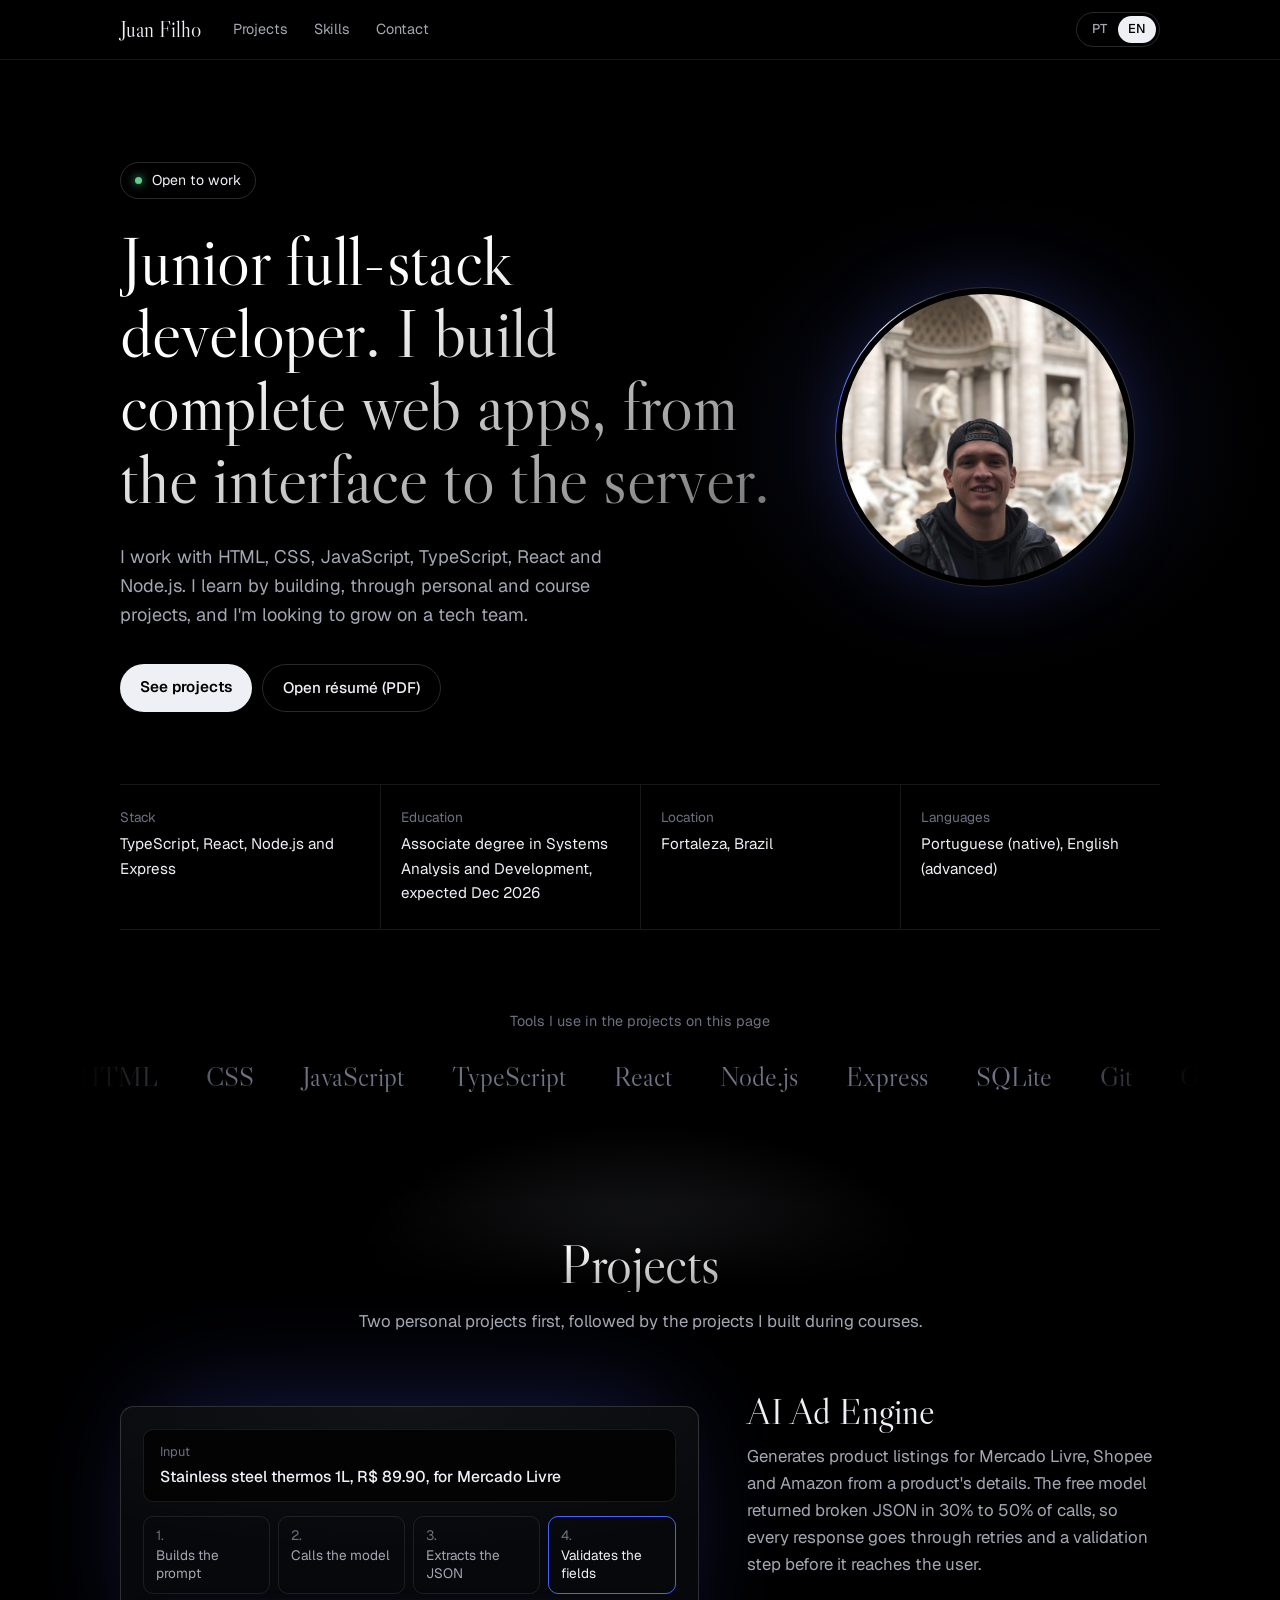
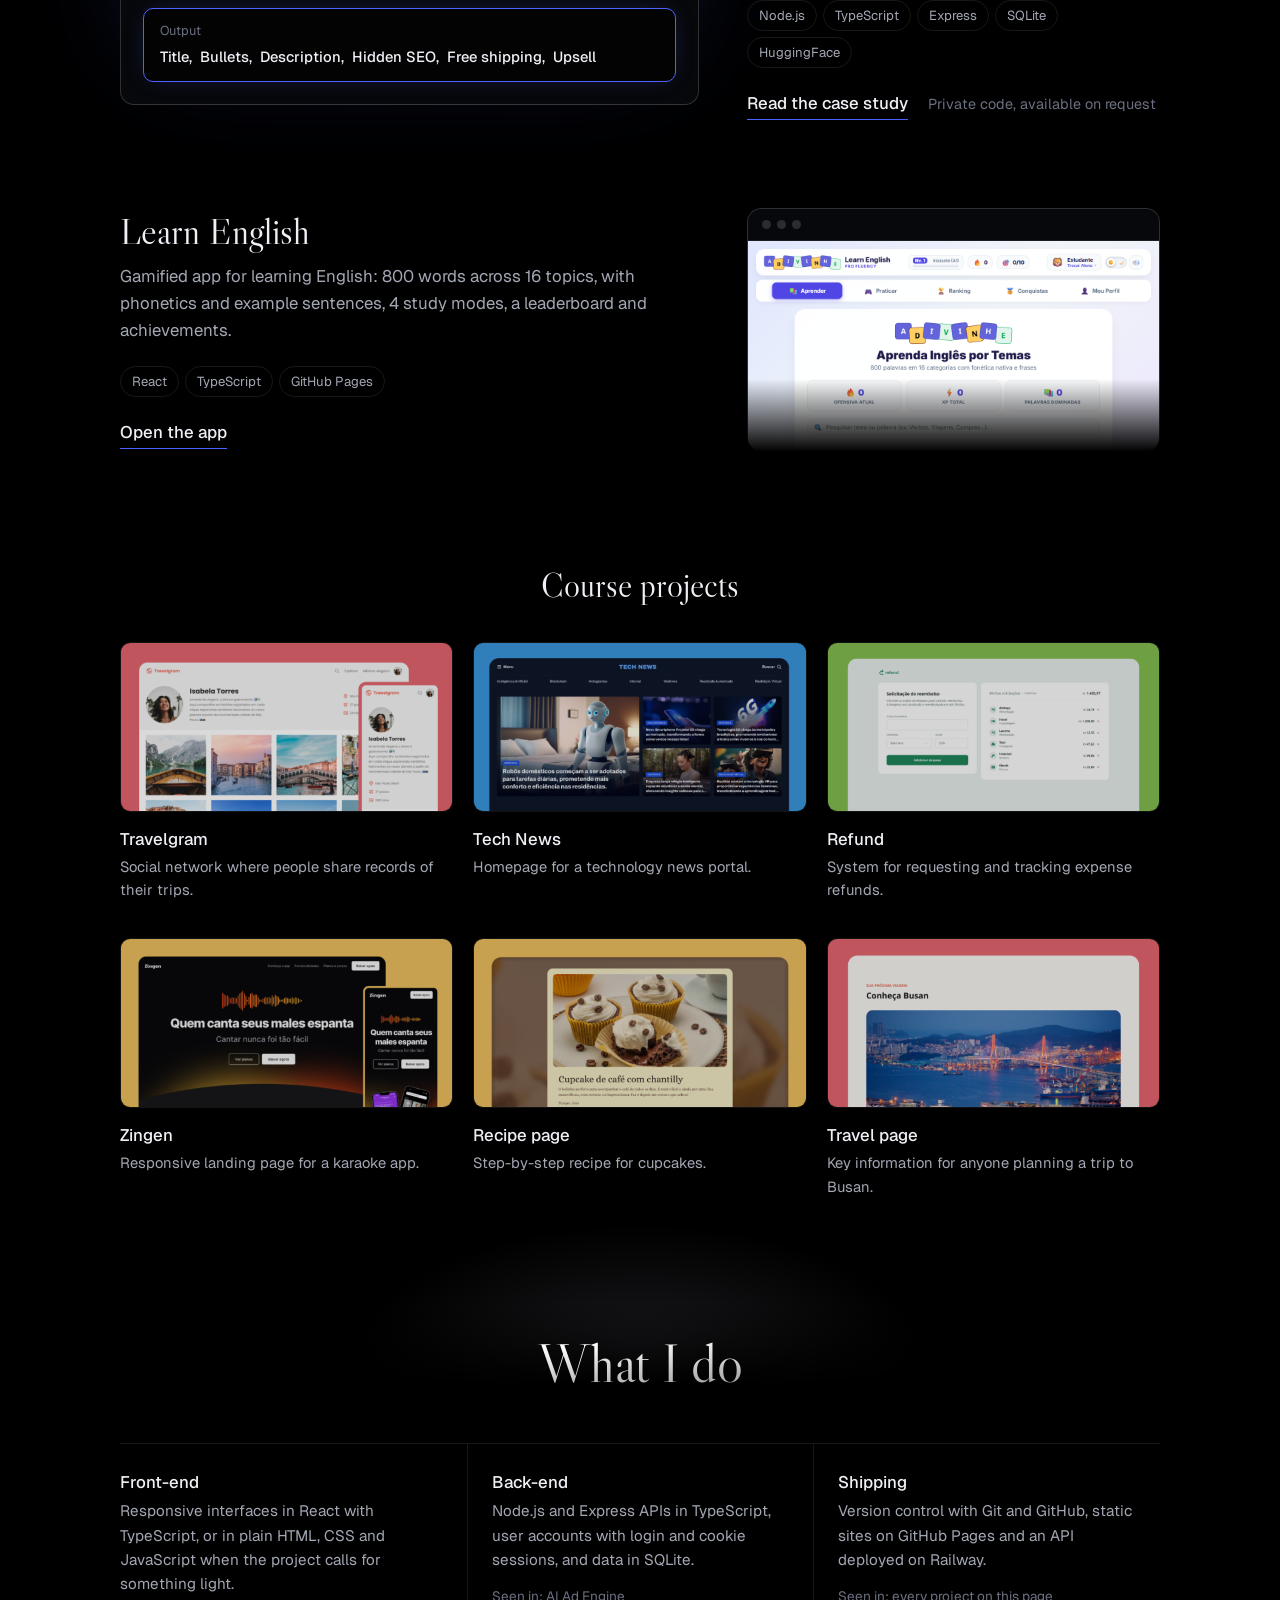
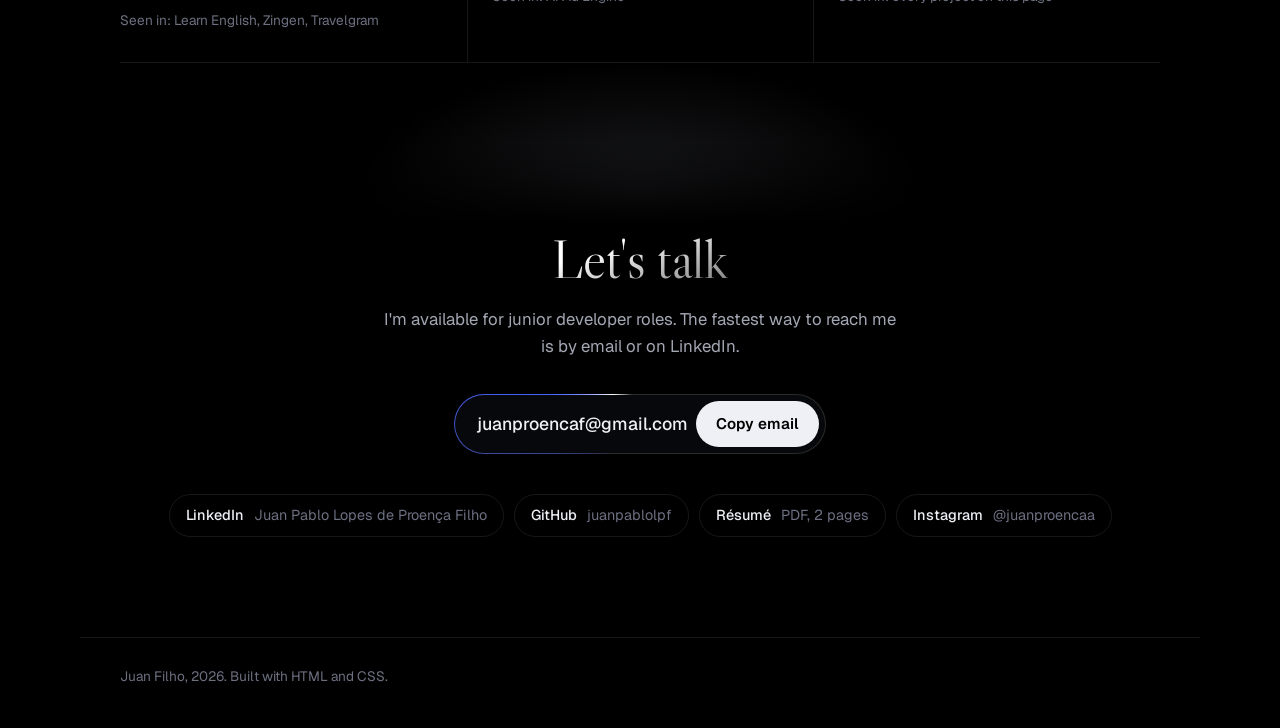
==== index.html @ be9e9cb1 "Visual escuro inspirado no Arroba (pagina inicial e estudo de caso) Co-Authored-By: Claude Opus 5.5 " ====
<!DOCTYPE html>
<html lang="pt-BR">
<head>
    <meta charset="UTF-8">
    <meta name="viewport" content="width=device-width, initial-scale=1.0">
    <title>Juan Filho | Desenvolvedor Fullstack</title>
    <meta name="description" content="Portfólio de Juan Filho, desenvolvedor fullstack júnior em Fortaleza. Projetos em HTML, CSS, JavaScript, TypeScript, React e Node.js.">
    <meta name="theme-color" content="#000000">
    <link rel="preconnect" href="https://fonts.googleapis.com">
    <link rel="preconnect" href="https://fonts.gstatic.com" crossorigin>
    <link href="https://fonts.googleapis.com/css2?family=Libre+Caslon+Display&family=Geist:wght@400;500;600&display=swap" rel="stylesheet">
    <link rel="stylesheet" href="style/index.css">
</head>
<body>
  <header class="topbar">
    <div class="topbar-inner">
      <a class="name" href="#top">Juan Filho</a>
      <nav class="menu" aria-label="Seções" data-i18n-attr="aria-label:nav.label">
        <a href="#projetos" data-i18n="nav.projects">Projetos</a>
        <a href="#habilidades" data-i18n="nav.skills">Habilidades</a>
        <a href="#contato" data-i18n="nav.contact">Contato</a>
      </nav>
      <button type="button" class="lang" id="lang" role="switch" aria-checked="false" aria-label="Mudar idioma para inglês" data-i18n-attr="aria-label:lang.label">
        <span class="lang-opt" aria-hidden="true">PT</span>
        <span class="lang-opt" aria-hidden="true">EN</span>
        <span class="lang-thumb" aria-hidden="true"></span>
      </button>
    </div>
  </header>

  <main id="top">
    <!-- Abertura: texto à esquerda, foto com a luz girando à direita -->
    <section class="hero">
      <div class="hero-copy">
        <a class="availability" href="#contato"><span class="dot" aria-hidden="true"></span><span data-i18n="hero.available">Disponível para vagas</span></a>
        <h1 class="title-gradient" data-i18n="hero.title">Desenvolvedor fullstack júnior. Crio aplicações web completas, da interface ao servidor.</h1>
        <p class="lede" data-i18n="hero.lede">
          Trabalho com HTML, CSS, JavaScript, TypeScript, React e Node.js.
          Aprendo na prática, com projetos pessoais e de curso, e busco
          crescer em um time de tecnologia.
        </p>
        <div class="actions">
          <a class="btn-primary" href="#projetos" data-i18n="hero.seeProjects">Ver projetos</a>
          <a class="btn-ghost" href="assets/curriculo.pdf" target="_blank" rel="noopener" data-i18n="hero.cv" data-i18n-attr="href:cv.href">Abrir currículo (PDF)</a>
        </div>
      </div>

      <div class="hero-object">
        <div class="spotlight" aria-hidden="true"></div>
        <div class="portrait">
          <img src="assets/logo/profile.JPEG" alt="Foto de Juan Filho" data-i18n-attr="alt:hero.photo" width="320" height="320">
        </div>
      </div>
    </section>

    <dl class="facts">
      <div><dt>Stack</dt><dd data-i18n="facts.stack">TypeScript, React, Node.js e Express</dd></div>
      <div><dt data-i18n="facts.eduLabel">Formação</dt><dd data-i18n="facts.edu">Análise e Desenvolvimento de Sistemas, conclusão prevista em dez/2026</dd></div>
      <div><dt data-i18n="facts.placeLabel">Local</dt><dd data-i18n="facts.place">Fortaleza, CE</dd></div>
      <div><dt data-i18n="facts.langLabel">Inglês</dt><dd data-i18n="facts.lang">Avançado</dd></div>
    </dl>

    <!-- Faixa com as ferramentas -->
    <section class="ticker" aria-labelledby="ticker-label">
      <p class="ticker-label" id="ticker-label" data-i18n="ticker.label">Ferramentas que uso nos projetos desta página</p>
      <div class="ticker-track">
        <ul class="ticker-row">
          <li>HTML</li><li>CSS</li><li>JavaScript</li><li>TypeScript</li><li>React</li><li>Node.js</li><li>Express</li><li>SQLite</li><li>Git</li><li>GitHub Pages</li><li>Railway</li>
        </ul>
        <ul class="ticker-row" aria-hidden="true">
          <li>HTML</li><li>CSS</li><li>JavaScript</li><li>TypeScript</li><li>React</li><li>Node.js</li><li>Express</li><li>SQLite</li><li>Git</li><li>GitHub Pages</li><li>Railway</li>
        </ul>
      </div>
    </section>

    <section id="projetos" class="section">
      <div class="section-head">
        <div class="spotlight spotlight-head" aria-hidden="true"></div>
        <h2 class="title-gradient" data-i18n="projects.title">Projetos</h2>
        <p data-i18n="projects.intro">Dois projetos pessoais em destaque, seguidos dos projetos que fiz nos cursos.</p>
      </div>

      <article class="feature">
        <div class="feature-visual pipeline" aria-hidden="true">
          <div class="io">
            <span class="io-label" data-i18n="pipe.in">Entrada</span>
            <p data-i18n="pipe.inText">Garrafa térmica inox 1L, R$ 89,90, para o Mercado Livre</p>
          </div>
          <ol class="flow">
            <li data-i18n="pipe.s1">Monta o prompt</li>
            <li data-i18n="pipe.s2">Chama o modelo</li>
            <li data-i18n="pipe.s3">Extrai o JSON</li>
            <li class="check" data-i18n="pipe.s4">Valida os campos</li>
          </ol>
          <div class="io io-out">
            <span class="io-label" data-i18n="pipe.out">Saída</span>
            <ul>
              <li data-i18n="pipe.o1">Título</li><li>Bullets</li><li data-i18n="pipe.o3">Descrição</li>
              <li data-i18n="pipe.o4">SEO oculto</li><li data-i18n="pipe.o5">Frete grátis</li><li>Upsell</li>
            </ul>
          </div>
        </div>
        <div class="feature-text">
          <h3>AI Ad Engine</h3>
          <p data-i18n="ads.text">
            Gera anúncios para Mercado Livre, Shopee e Amazon a partir dos dados de
            um produto. Como o modelo gratuito devolvia JSON quebrado em 30% a 50%
            das chamadas, cada resposta passa por novas tentativas e por uma
            validação antes de chegar ao usuário.
          </p>
          <ul class="chips">
            <li>Node.js</li><li>TypeScript</li><li>Express</li><li>SQLite</li><li>HuggingFace</li>
          </ul>
          <p class="links"><a href="projetos/ads-engine.html" data-i18n="ads.case">Ler o estudo de caso</a><span data-i18n="ads.private">Código privado, disponível sob pedido</span></p>
        </div>
      </article>

      <article class="feature">
        <a class="feature-visual browser" href="https://juanpablolpf.github.io/LearnEnglish/">
          <span class="browser-bar" aria-hidden="true"><i></i><i></i><i></i></span>
          <img src="assets/images/Thumbnail_Project-08.png" alt="Tela inicial do Learn English, com temas de estudo e contadores de ofensiva e XP" data-i18n-attr="alt:le.alt" width="1112" height="568">
        </a>
        <div class="feature-text">
          <h3>Learn English</h3>
          <p data-i18n="le.text">
            App gamificado para aprender inglês: 800 palavras em 16 temas, com
            fonética e frases de exemplo, 4 modos de estudo, ranking e conquistas.
          </p>
          <ul class="chips">
            <li>React</li><li>TypeScript</li><li>GitHub Pages</li>
          </ul>
          <p class="links"><a href="https://juanpablolpf.github.io/LearnEnglish/" data-i18n="le.open">Abrir o app</a></p>
        </div>
      </article>

      <h3 class="sub" data-i18n="course.title">Projetos de curso</h3>
      <ul class="gallery">
        <li>
          <a href="https://juanpablolpf.github.io/projeto-travelgram-responsivo/">
            <img src="assets/images/Thumbnail_Project-01.png" alt="" width="556" height="284" loading="lazy">
            <strong>Travelgram</strong>
          </a>
          <p data-i18n="course.travelgram">Rede social onde as pessoas mostram registros das suas viagens.</p>
        </li>
        <li>
          <a href="https://juanpablolpf.github.io/projeto-portal-de-noticias/">
            <img src="assets/images/Thumbnail_Project-02.png" alt="" width="556" height="284" loading="lazy">
            <strong>Tech News</strong>
          </a>
          <p data-i18n="course.news">Homepage de um portal de notícias sobre tecnologia.</p>
        </li>
        <li>
          <a href="https://juanpablolpf.github.io/refund-template-main/">
            <img src="assets/images/Thumbnail_Project-05.png" alt="" width="556" height="284" loading="lazy">
            <strong>Refund</strong>
          </a>
          <p data-i18n="course.refund">Sistema para pedir e acompanhar reembolsos.</p>
        </li>
        <li>
          <a href="https://juanpablolpf.github.io/projeto-landing-page/">
            <img src="assets/images/Thumbnail_Project-04.png" alt="" width="556" height="284" loading="lazy">
            <strong>Zingen</strong>
          </a>
          <p data-i18n="course.zingen">Landing page responsiva de um app de karaokê.</p>
        </li>
        <li>
          <a href="https://juanpablolpf.github.io/projeto-receitas-fullstack/">
            <img src="assets/images/Thumbnail_Project-03.png" alt="" width="556" height="284" loading="lazy">
            <strong data-i18n="course.recipeTitle">Página de receita</strong>
          </a>
          <p data-i18n="course.recipe">Passo a passo de uma receita de cupcakes.</p>
        </li>
        <li>
          <a href="https://juanpablolpf.github.io/desafio01-local-turistico/">
            <img src="assets/images/Thumbnail_Project-06.png" alt="" width="556" height="284" loading="lazy">
            <strong data-i18n="course.travelTitle">Página de turismo</strong>
          </a>
          <p data-i18n="course.travel">Informações para quem quer viajar para Busan.</p>
        </li>
      </ul>
    </section>

    <section id="habilidades" class="section">
      <div class="section-head">
        <div class="spotlight spotlight-head" aria-hidden="true"></div>
        <h2 class="title-gradient" data-i18n="skills.title">O que eu faço</h2>
      </div>
      <div class="skills">
        <div>
          <h3>Front-end</h3>
          <p data-i18n="skills.front">Interfaces responsivas em React com TypeScript, ou em HTML, CSS e JavaScript puros quando o projeto pede algo leve.</p>
          <p class="proof" data-i18n="skills.frontProof">Visto em: Learn English, Zingen, Travelgram</p>
        </div>
        <div>
          <h3>Back-end</h3>
          <p data-i18n="skills.back">APIs em Node.js e Express com TypeScript, contas com login e sessão por cookie, e dados em SQLite.</p>
          <p class="proof" data-i18n="skills.backProof">Visto em: AI Ad Engine</p>
        </div>
        <div>
          <h3 data-i18n="skills.shipTitle">Publicação</h3>
          <p data-i18n="skills.ship">Versionamento com Git e GitHub, sites estáticos no GitHub Pages e API publicada no Railway.</p>
          <p class="proof" data-i18n="skills.shipProof">Visto em: todos os projetos desta página</p>
        </div>
      </div>
    </section>

    <!-- Fechamento: contato -->
    <section id="contato" class="closing">
      <div class="spotlight spotlight-head" aria-hidden="true"></div>
      <h2 class="title-gradient closing-title" data-i18n="contact.title">Vamos conversar</h2>
      <p data-i18n="contact.text">Estou disponível para vagas de desenvolvedor júnior. O jeito mais rápido de falar comigo é por e-mail ou pelo LinkedIn.</p>
      <div class="email">
        <a href="mailto:juanproencaf@gmail.com" id="email">juanproencaf@gmail.com</a>
        <button type="button" class="btn-primary copy" id="copy-email" data-i18n="contact.copy">Copiar e-mail</button>
      </div>
      <ul class="contact-links">
        <li><a href="https://www.linkedin.com/in/juan-pablo-lopes-de-proen%C3%A7a-filho-b3a3002a7/"><strong>LinkedIn</strong><span>Juan Pablo Lopes de Proença Filho</span></a></li>
        <li><a href="https://github.com/juanpablolpf"><strong>GitHub</strong><span>juanpablolpf</span></a></li>
        <li><a href="assets/curriculo.pdf" target="_blank" rel="noopener" data-i18n-attr="href:cv.href"><strong data-i18n="contact.cv">Currículo</strong><span data-i18n="contact.cvInfo">PDF, 2 páginas</span></a></li>
        <li><a href="https://www.instagram.com/juanproencaa/"><strong>Instagram</strong><span>@juanproencaa</span></a></li>
      </ul>
    </section>
  </main>

  <footer class="footer">
    <p data-i18n="contact.fine">Juan Filho, 2026. Feito com HTML e CSS.</p>
  </footer>

  <script>
    window.I18N_PT = { "contact.copied": "E-mail copiado", "contact.copyFail": "Selecione e copie" };
    window.I18N_EN = {
    "meta.title": "Juan Filho | Full-Stack Developer",
    "meta.description": "Portfolio of Juan Filho, junior full-stack developer in Fortaleza, Brazil. Projects in HTML, CSS, JavaScript, TypeScript, React and Node.js.",
    "nav.label": "Sections",
    "nav.projects": "Projects",
    "nav.skills": "Skills",
    "nav.contact": "Contact",
    "lang.label": "Switch language to Portuguese",
    "hero.photo": "Photo of Juan Filho",
    "hero.available": "Open to work",
    "hero.title": "Junior full-stack developer. I build complete web apps, from the interface to the server.",
    "hero.lede": "I work with HTML, CSS, JavaScript, TypeScript, React and Node.js. I learn by building, through personal and course projects, and I'm looking to grow on a tech team.",
    "hero.seeProjects": "See projects",
    "hero.cv": "Open résumé (PDF)",
    "cv.href": "assets/resume-en.pdf",
    "facts.stack": "TypeScript, React, Node.js and Express",
    "facts.eduLabel": "Education",
    "facts.edu": "Associate degree in Systems Analysis and Development, expected Dec 2026",
    "facts.placeLabel": "Location",
    "facts.place": "Fortaleza, Brazil",
    "facts.langLabel": "Languages",
    "facts.lang": "Portuguese (native), English (advanced)",
    "ticker.label": "Tools I use in the projects on this page",
    "projects.title": "Projects",
    "projects.intro": "Two personal projects first, followed by the projects I built during courses.",
    "pipe.in": "Input",
    "pipe.inText": "Stainless steel thermos 1L, R$ 89.90, for Mercado Livre",
    "pipe.s1": "Builds the prompt",
    "pipe.s2": "Calls the model",
    "pipe.s3": "Extracts the JSON",
    "pipe.s4": "Validates the fields",
    "pipe.out": "Output",
    "pipe.o1": "Title",
    "pipe.o3": "Description",
    "pipe.o4": "Hidden SEO",
    "pipe.o5": "Free shipping",
    "ads.text": "Generates product listings for Mercado Livre, Shopee and Amazon from a product's details. The free model returned broken JSON in 30% to 50% of calls, so every response goes through retries and a validation step before it reaches the user.",
    "ads.case": "Read the case study",
    "ads.private": "Private code, available on request",
    "le.alt": "Learn English home screen, with study topics and streak and XP counters",
    "le.text": "Gamified app for learning English: 800 words across 16 topics, with phonetics and example sentences, 4 study modes, a leaderboard and achievements.",
    "le.open": "Open the app",
    "course.title": "Course projects",
    "course.travelgram": "Social network where people share records of their trips.",
    "course.news": "Homepage for a technology news portal.",
    "course.refund": "System for requesting and tracking expense refunds.",
    "course.zingen": "Responsive landing page for a karaoke app.",
    "course.recipeTitle": "Recipe page",
    "course.recipe": "Step-by-step recipe for cupcakes.",
    "course.travelTitle": "Travel page",
    "course.travel": "Key information for anyone planning a trip to Busan.",
    "skills.title": "What I do",
    "skills.front": "Responsive interfaces in React with TypeScript, or in plain HTML, CSS and JavaScript when the project calls for something light.",
    "skills.frontProof": "Seen in: Learn English, Zingen, Travelgram",
    "skills.back": "Node.js and Express APIs in TypeScript, user accounts with login and cookie sessions, and data in SQLite.",
    "skills.backProof": "Seen in: AI Ad Engine",
    "skills.shipTitle": "Shipping",
    "skills.ship": "Version control with Git and GitHub, static sites on GitHub Pages and an API deployed on Railway.",
    "skills.shipProof": "Seen in: every project on this page",
    "contact.title": "Let's talk",
    "contact.text": "I'm available for junior developer roles. The fastest way to reach me is by email or on LinkedIn.",
    "contact.copy": "Copy email",
    "contact.copied": "Email copied",
    "contact.copyFail": "Select and copy",
    "contact.cv": "Résumé",
    "contact.cvInfo": "PDF, 2 pages",
    "contact.fine": "Juan Filho, 2026. Built with HTML and CSS."
    };
  </script>
  <script src="script/i18n.js"></script>
  <script>
    document.getElementById("copy-email").addEventListener("click", function () {
      var btn = this;
      var text = document.getElementById("email").textContent;
      function done(key) { btn.textContent = i18n.t(key); setTimeout(function () { btn.textContent = i18n.t("contact.copy"); }, 2000); }
      if (navigator.clipboard) {
        navigator.clipboard.writeText(text).then(function () { done("contact.copied"); }, function () { done("contact.copyFail"); });
      } else { done("contact.copyFail"); }
    });
  </script>
</body>
</html>
---- style/index.css ----
/* Portfólio, versão escura: preto puro, luz fria e títulos em serifa com brilho */

:root {
  --preto: #000;
  --superficie: #07080b;
  --linha: rgba(255, 255, 255, .09);
  --linha-forte: rgba(255, 255, 255, .16);
  --tinta: #eef0f5;
  --tinta-2: #a3a7b3;
  --tinta-3: #6c7080;
  --cobalto: #4a62ff;
  --cobalto-claro: #8c9bff;
  --cobalto-luz: rgba(74, 98, 255, .35);
  --ok: #5bd08a;

  --serifa: "Libre Caslon Display", "Georgia", serif;
  --texto: "Geist", system-ui, sans-serif;

  --largura: 1120px;
  --gutter: clamp(16px, 4vw, 40px);
  --raio: 14px;

  color-scheme: dark;
}

* { box-sizing: border-box; margin: 0; padding: 0; }
html { scroll-behavior: smooth; scroll-padding-top: 80px; }
body {
  background: var(--preto);
  color: var(--tinta-2);
  font: 400 1.05rem/1.6 var(--texto);
  -webkit-font-smoothing: antialiased;
}
main { overflow-x: clip; }
img { display: block; max-width: 100%; height: auto; }
a { color: inherit; }
ul, ol { list-style: none; }
button { font: inherit; color: inherit; cursor: pointer; }
:focus-visible { outline: 2px solid var(--cobalto); outline-offset: 3px; border-radius: 6px; }

/* ---------- Títulos: serifa com brilho de cima para baixo ---------- */

.title-gradient {
  font-family: var(--serifa);
  font-weight: 400;
  color: var(--tinta);
  background: linear-gradient(to bottom right, #fff 30%, rgba(255, 255, 255, .45));
  -webkit-background-clip: text;
  background-clip: text;
  -webkit-text-fill-color: transparent;
  letter-spacing: -.01em;
  line-height: 1.05;
  text-wrap: balance;
}
h2.title-gradient { font-size: clamp(2.1rem, 4.6vw, 3.4rem); }
h3 { color: var(--tinta); font-weight: 500; line-height: 1.25; }

/* Luz de holofote atrás dos títulos: só a metade de cima do brilho */
.spotlight {
  position: absolute;
  pointer-events: none;
  background: radial-gradient(closest-side, rgba(200, 205, 230, .13), transparent);
  -webkit-mask-image: linear-gradient(#000 30%, transparent 62%);
  mask-image: linear-gradient(#000 30%, transparent 62%);
}

/* ---------- Topo ---------- */

.topbar {
  position: sticky; top: 0; z-index: 20;
  background: rgba(0, 0, 0, .55);
  backdrop-filter: blur(14px) saturate(1.4);
  -webkit-backdrop-filter: blur(14px) saturate(1.4);
  border-bottom: 1px solid var(--linha);
}
.topbar-inner {
  max-width: var(--largura); margin: 0 auto;
  padding: 12px var(--gutter);
  display: flex; align-items: center; gap: 32px;
}
.name { font-family: var(--serifa); font-size: 1.35rem; line-height: 1; color: var(--tinta); text-decoration: none; }
.menu { display: flex; gap: 26px; margin-right: auto; }
.menu a { font-size: .9rem; text-decoration: none; color: var(--tinta-2); transition: color .2s; }
.menu a:hover { color: var(--tinta); }

/* Chave de idioma */
.lang {
  position: relative;
  display: inline-grid;
  grid-template-columns: 1fr 1fr;
  width: 84px;
  padding: 3px;
  border: 1px solid var(--linha-forte);
  border-radius: 999px;
  background: none;
  font: 500 .8rem/1 var(--texto);
  color: var(--tinta-2);
}
.lang:hover { border-color: rgba(255, 255, 255, .3); }
.lang-opt { position: relative; z-index: 1; padding: 7px 0; text-align: center; transition: color .25s ease; }
.lang-thumb {
  position: absolute;
  top: 3px; bottom: 3px; left: 3px;
  width: calc(50% - 3px);
  border-radius: 999px;
  background: var(--tinta);
  transition: transform .25s ease;
}
.lang[aria-checked="false"] .lang-opt:first-child,
.lang[aria-checked="true"] .lang-opt:nth-child(2) { color: #000; }
.lang[aria-checked="true"] .lang-thumb { transform: translateX(100%); }

/* ---------- Abertura ---------- */

.hero {
  max-width: var(--largura); margin: 0 auto;
  padding: clamp(48px, 8vw, 110px) var(--gutter) clamp(40px, 6vw, 72px);
  display: grid;
  grid-template-columns: 1.3fr .7fr;
  align-items: center;
  gap: 40px;
  animation: entrar 1.6s cubic-bezier(.2, .7, .2, 1) both;
}
@keyframes entrar {
  0% { opacity: 0; transform: scale(.97); }
  25% { opacity: 0; }
  100% { opacity: 1; transform: none; }
}

.availability {
  display: inline-flex; align-items: center; gap: 10px;
  padding: 6px 14px;
  border: 1px solid var(--linha-forte); border-radius: 999px;
  font-size: .88rem; color: var(--tinta); text-decoration: none;
  transition: background .2s;
}
.availability:hover { background: rgba(255, 255, 255, .06); }
.availability .dot {
  width: 7px; height: 7px; border-radius: 50%;
  background: var(--ok);
  box-shadow: 0 0 10px var(--ok);
}

.hero h1 {
  margin-top: 26px;
  font-size: clamp(2.5rem, 5.4vw, 4.5rem);
  padding-bottom: .08em;
  max-width: 14em;
}
.lede { margin-top: 22px; max-width: 32rem; font-size: clamp(1rem, 1.6vw, 1.13rem); }

.actions { display: flex; gap: 10px; flex-wrap: wrap; margin-top: 34px; }
.btn-primary, .btn-ghost {
  display: inline-block;
  padding: 11px 20px;
  border-radius: 999px;
  font-weight: 500; font-size: .95rem;
  text-decoration: none;
  transition: background .2s, transform .15s;
}
.btn-primary { background: var(--tinta); color: #000; border: 0; font-weight: 600; }
.btn-primary:hover { background: #fff; }
.btn-primary:active { transform: scale(.98); }
.btn-ghost { border: 1px solid var(--linha-forte); color: var(--tinta); }
.btn-ghost:hover { background: rgba(255, 255, 255, .06); }

/* Foto com a borda de luz girando, no lugar do @ do Arroba */
@property --angulo {
  syntax: "<angle>";
  inherits: false;
  initial-value: 0deg;
}
@keyframes girar { to { --angulo: 360deg; } }

.hero-object { position: relative; display: grid; place-items: center; }
.hero-object .spotlight {
  inset: -30%;
  -webkit-mask-image: none; mask-image: none;
  background: radial-gradient(closest-side, rgba(110, 125, 255, .2), rgba(110, 125, 255, .05) 60%, transparent);
}
.portrait {
  position: relative;
  width: min(100%, 300px);
  aspect-ratio: 1;
  padding: 6px;
  border-radius: 50%;
  border: 1px solid transparent;
  background:
    linear-gradient(var(--preto), var(--preto)) padding-box,
    conic-gradient(from var(--angulo), transparent 0%, transparent 62%, var(--cobalto) 80%, #fff 88%, transparent 96%) border-box,
    linear-gradient(var(--linha-forte), var(--linha-forte)) border-box;
  animation: girar 6s linear infinite;
  box-shadow: 0 0 80px -20px var(--cobalto-luz);
}
.portrait img { width: 100%; height: 100%; border-radius: 50%; object-fit: cover; filter: saturate(.85); }

/* Fatos rápidos: linhas finas, como a lista do que vem no site do Arroba */
.facts {
  max-width: var(--largura); margin: 0 auto;
  padding: 0 var(--gutter);
  display: grid; grid-template-columns: repeat(4, 1fr);
}
.facts div { padding: 22px 20px 24px; border-top: 1px solid var(--linha); border-bottom: 1px solid var(--linha); }
.facts div:first-child { padding-left: 0; }
.facts div + div { border-left: 1px solid var(--linha); }
.facts dt { font-size: .85rem; color: var(--tinta-3); }
.facts dd { margin-top: 4px; color: var(--tinta); font-size: .95rem; }

/* ---------- Faixa de ferramentas ---------- */

.ticker {
  max-width: var(--largura); margin: 0 auto;
  padding: clamp(48px, 7vw, 80px) 0 0;
  text-align: center;
}
.ticker-label { font-size: .9rem; color: var(--tinta-3); padding: 0 var(--gutter); }
.ticker-track {
  display: flex; gap: 48px;
  margin-top: 22px;
  overflow: hidden;
  -webkit-mask-image: linear-gradient(to right, transparent, #000 15%, #000 85%, transparent);
  mask-image: linear-gradient(to right, transparent, #000 15%, #000 85%, transparent);
}
.ticker-row { flex: none; display: flex; gap: 48px; animation: rolar 38s linear infinite; }
.ticker-row li { font-family: var(--serifa); font-size: clamp(1.3rem, 2.4vw, 1.7rem); color: #6f7385; white-space: nowrap; }
@keyframes rolar { to { transform: translateX(calc(-100% - 48px)); } }

/* ---------- Seções ---------- */

.section {
  max-width: var(--largura); margin: 0 auto;
  padding: clamp(72px, 11vw, 136px) var(--gutter) 0;
}
.section-head { position: relative; text-align: center; max-width: 40rem; margin: 0 auto; }
.section-head h2, .section-head p { position: relative; }
.section-head p { margin-top: 16px; font-size: 1.05rem; }
.spotlight-head { width: min(560px, 120%); height: 260px; left: 50%; top: -110px; transform: translateX(-50%); }

/* ---------- Projetos em destaque ---------- */

.feature {
  margin-top: 56px;
  display: grid;
  grid-template-columns: 7fr 5fr;
  gap: 48px;
  align-items: center;
}
.feature + .feature { margin-top: 88px; }
.feature:nth-of-type(even) .feature-visual { order: 2; }

.feature-visual {
  display: block;
  border: 1px solid var(--linha-forte);
  border-radius: var(--raio);
  overflow: hidden;
  background: var(--superficie);
  box-shadow: 0 -30px 120px -40px var(--cobalto-luz);
}
.feature-text h3 { font-family: var(--serifa); font-weight: 400; font-size: clamp(1.8rem, 3vw, 2.3rem); line-height: 1.1; }
.feature-text p { margin-top: 12px; max-width: 32em; }

.chips { display: flex; flex-wrap: wrap; gap: 6px; margin-block: 22px; }
.chips li { font-size: .82rem; padding: 4px 11px; border-radius: 999px; border: 1px solid var(--linha); color: var(--tinta-2); }

.links { display: flex; flex-wrap: wrap; align-items: baseline; gap: 8px 20px; }
.feature-text .links { margin-top: 0; }
.links a { color: var(--tinta); font-weight: 500; text-decoration: none; border-bottom: 1px solid var(--cobalto); padding-bottom: 2px; transition: border-color .2s; }
.links a:hover { border-color: var(--tinta); }
.links span { font-size: .9rem; color: var(--tinta-3); }

/* Captura em moldura de navegador, sumindo no preto embaixo */
.browser {
  -webkit-mask-image: linear-gradient(to bottom, #000 70%, transparent 100%);
  mask-image: linear-gradient(to bottom, #000 70%, transparent 100%);
  transition: border-color .2s;
}
.browser:hover { border-color: rgba(255, 255, 255, .3); }
.browser-bar { display: flex; gap: 6px; padding: 11px 14px; border-bottom: 1px solid var(--linha); }
.browser-bar i { width: 9px; height: 9px; border-radius: 50%; background: #2a2c33; }

/* Diagrama do AI Ad Engine */
.pipeline {
  padding: 22px;
  display: grid; gap: 14px;
  background: radial-gradient(120% 70% at 50% 0%, rgba(255, 255, 255, .045), transparent 70%), var(--superficie);
}
.io { border: 1px solid var(--linha); border-radius: 10px; padding: 12px 16px; background: #030304; }
.io-label { display: block; font-size: .8rem; color: var(--tinta-3); margin-bottom: 2px; }
.io p { color: var(--tinta); font-weight: 500; font-size: .98rem; }
.io-out { border-color: var(--cobalto); box-shadow: 0 0 24px -8px var(--cobalto-luz); }
.io-out ul { display: flex; flex-wrap: wrap; gap: 6px 8px; margin-top: 4px; }
.io-out li { color: var(--tinta); font-weight: 500; font-size: .92rem; }
.io-out li:not(:last-child)::after { content: ","; }
.flow { display: grid; grid-template-columns: repeat(4, 1fr); gap: 8px; counter-reset: passo; }
.flow li {
  counter-increment: passo;
  font-size: .85rem; line-height: 1.3;
  padding: 10px 12px;
  border: 1px solid var(--linha);
  border-radius: 10px;
  color: var(--tinta-2);
}
.flow li::before { content: counter(passo) "."; display: block; color: var(--tinta-3); margin-bottom: 2px; }
.flow li.check { color: var(--tinta); border-color: var(--cobalto); }

/* Galeria de cursos */
.sub { margin-top: 112px; text-align: center; font-family: var(--serifa); font-weight: 400; font-size: clamp(1.6rem, 3vw, 2.1rem); }
.gallery { margin-top: 36px; display: grid; grid-template-columns: repeat(3, 1fr); gap: 36px 20px; }
.gallery a { display: grid; gap: 14px; text-decoration: none; }
.gallery img {
  width: 100%;
  aspect-ratio: 556 / 284; object-fit: cover;
  border-radius: 10px; border: 1px solid var(--linha);
  opacity: .85;
  transition: opacity .2s, border-color .2s;
}
.gallery a:hover img { opacity: 1; border-color: var(--linha-forte); }
.gallery strong { color: var(--tinta); font-weight: 500; }
.gallery p { margin-top: 2px; font-size: .92rem; }

/* ---------- Habilidades ---------- */

.skills {
  margin-top: 52px;
  display: grid; grid-template-columns: repeat(3, 1fr);
  border-top: 1px solid var(--linha);
  border-bottom: 1px solid var(--linha);
}
.skills > div { padding: 28px 24px 30px; }
.skills > div:first-child { padding-left: 0; }
.skills > div + div { border-left: 1px solid var(--linha); }
.skills h3 { font-size: 1.05rem; }
.skills p { margin-top: 6px; font-size: .95rem; }
.skills .proof { margin-top: 14px; font-size: .85rem; color: var(--tinta-3); }

/* ---------- Contato ---------- */

.closing {
  position: relative;
  max-width: var(--largura); margin: 0 auto;
  padding: clamp(96px, 13vw, 170px) var(--gutter) clamp(64px, 8vw, 100px);
  display: grid; justify-items: center; text-align: center;
}
.closing .spotlight-head { top: 0; }
.closing-title { position: relative; font-size: clamp(2.8rem, 7vw, 5rem); padding-bottom: .06em; }
.closing > p { position: relative; margin-top: 16px; max-width: 32rem; }

/* E-mail no campo com a borda de luz girando */
.email {
  margin-top: 34px;
  display: flex; align-items: center; gap: 8px;
  max-width: 100%;
  padding: 6px 6px 6px 22px;
  border-radius: 999px;
  border: 1px solid transparent;
  background:
    linear-gradient(var(--superficie), var(--superficie)) padding-box,
    conic-gradient(from var(--angulo), transparent 0%, transparent 62%, var(--cobalto) 80%, #fff 88%, transparent 96%) border-box,
    linear-gradient(var(--linha-forte), var(--linha-forte)) border-box;
  animation: girar 5s linear infinite;
}
.email a { color: var(--tinta); font-weight: 500; font-size: clamp(.95rem, 2.4vw, 1.1rem); text-decoration: none; overflow-wrap: anywhere; text-align: left; }
.email a:hover { text-decoration: underline; text-underline-offset: 4px; }
.copy { flex: none; }

.contact-links { margin-top: 40px; display: flex; flex-wrap: wrap; justify-content: center; gap: 10px; }
.contact-links a {
  display: inline-flex; align-items: baseline; gap: 10px;
  padding: 9px 16px;
  border: 1px solid var(--linha); border-radius: 999px;
  text-decoration: none; font-size: .9rem;
  transition: border-color .2s, background .2s;
}
.contact-links a:hover { border-color: var(--linha-forte); background: rgba(255, 255, 255, .04); }
.contact-links strong { color: var(--tinta); font-weight: 500; }
.contact-links span { color: var(--tinta-3); }

/* ---------- Rodapé ---------- */

.footer {
  max-width: var(--largura); margin: 0 auto;
  padding: 28px var(--gutter) 40px;
  border-top: 1px solid var(--linha);
  font-size: .85rem; color: var(--tinta-3);
}

/* ---------- Telas menores ---------- */

@media (max-width: 960px) {
  .facts { grid-template-columns: 1fr 1fr; }
  .facts div:nth-child(3) { padding-left: 0; border-left: 0; }
  .facts div:nth-child(n + 3) { border-top: 0; }
  .feature { grid-template-columns: 1fr; gap: 28px; }
  .feature:nth-of-type(even) .feature-visual { order: 0; }
  .gallery { grid-template-columns: 1fr 1fr; }
}

@media (max-width: 760px) {
  .menu { display: none; }
  .topbar-inner { justify-content: space-between; }

  .hero { grid-template-columns: 1fr; padding-top: 32px; gap: 8px; }
  .hero-object { order: -1; justify-self: start; }
  .portrait { width: 128px; padding: 4px; }
  .hero-object .spotlight { inset: -60%; }

  .skills { grid-template-columns: 1fr; }
  .skills > div { padding-left: 0; padding-right: 0; }
  .skills > div + div { border-left: 0; border-top: 1px solid var(--linha); }
}

@media (max-width: 560px) {
  .facts { grid-template-columns: 1fr; }
  .facts div { padding-left: 0; border-left: 0 !important; border-top: 0; }
  .facts div:first-child { border-top: 1px solid var(--linha); }
  .flow { grid-template-columns: 1fr 1fr; }
  .gallery { grid-template-columns: 1fr; }

  /* botão de copiar desce para baixo do e-mail */
  .email { flex-direction: column; align-items: stretch; gap: 10px; padding: 14px 8px 8px; border-radius: 22px; width: 100%; }
  .email a { text-align: center; }
}

@media (prefers-reduced-motion: reduce) {
  *, *::before, *::after { animation: none !important; transition: none !important; }
  html { scroll-behavior: auto; }
  .ticker-track { flex-wrap: wrap; justify-content: center; -webkit-mask-image: none; mask-image: none; padding: 0 var(--gutter); }
  .ticker-row { flex-wrap: wrap; justify-content: center; gap: 10px 28px; }
  .ticker-row[aria-hidden="true"] { display: none; }
}
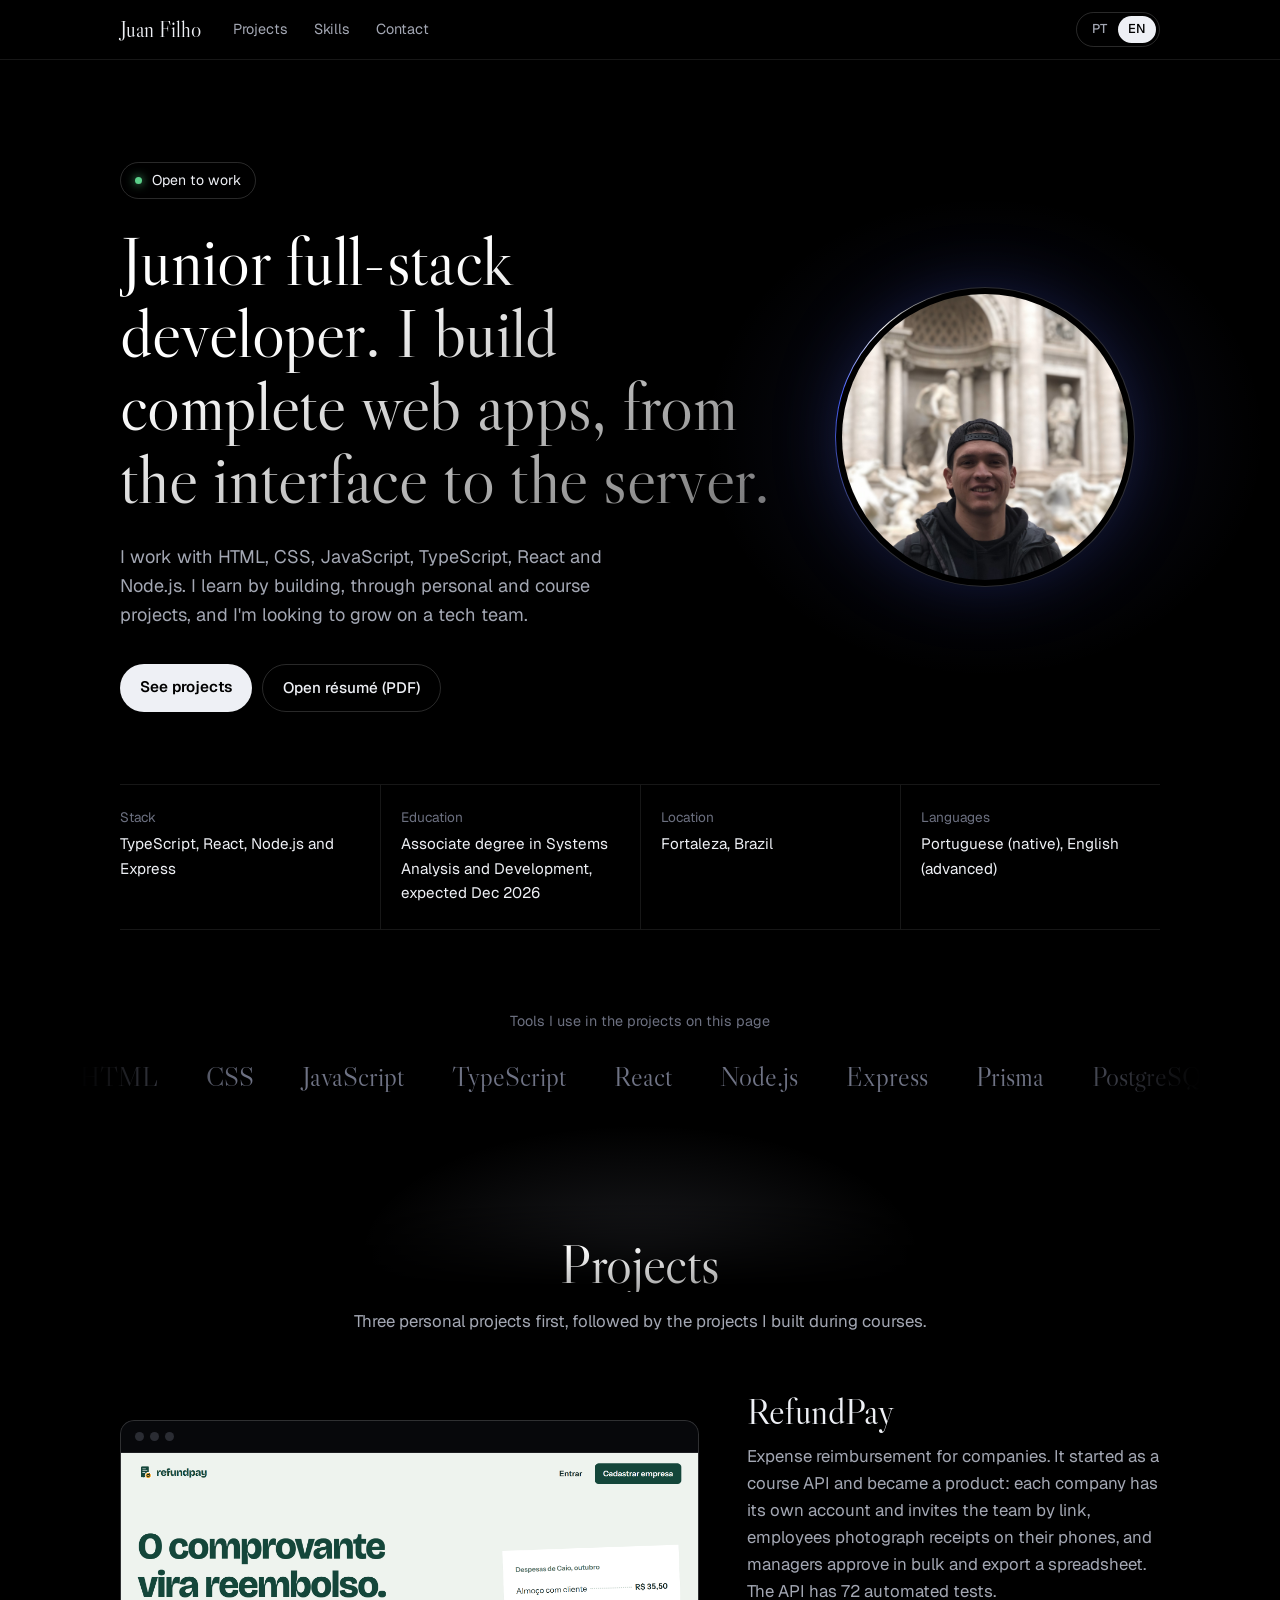
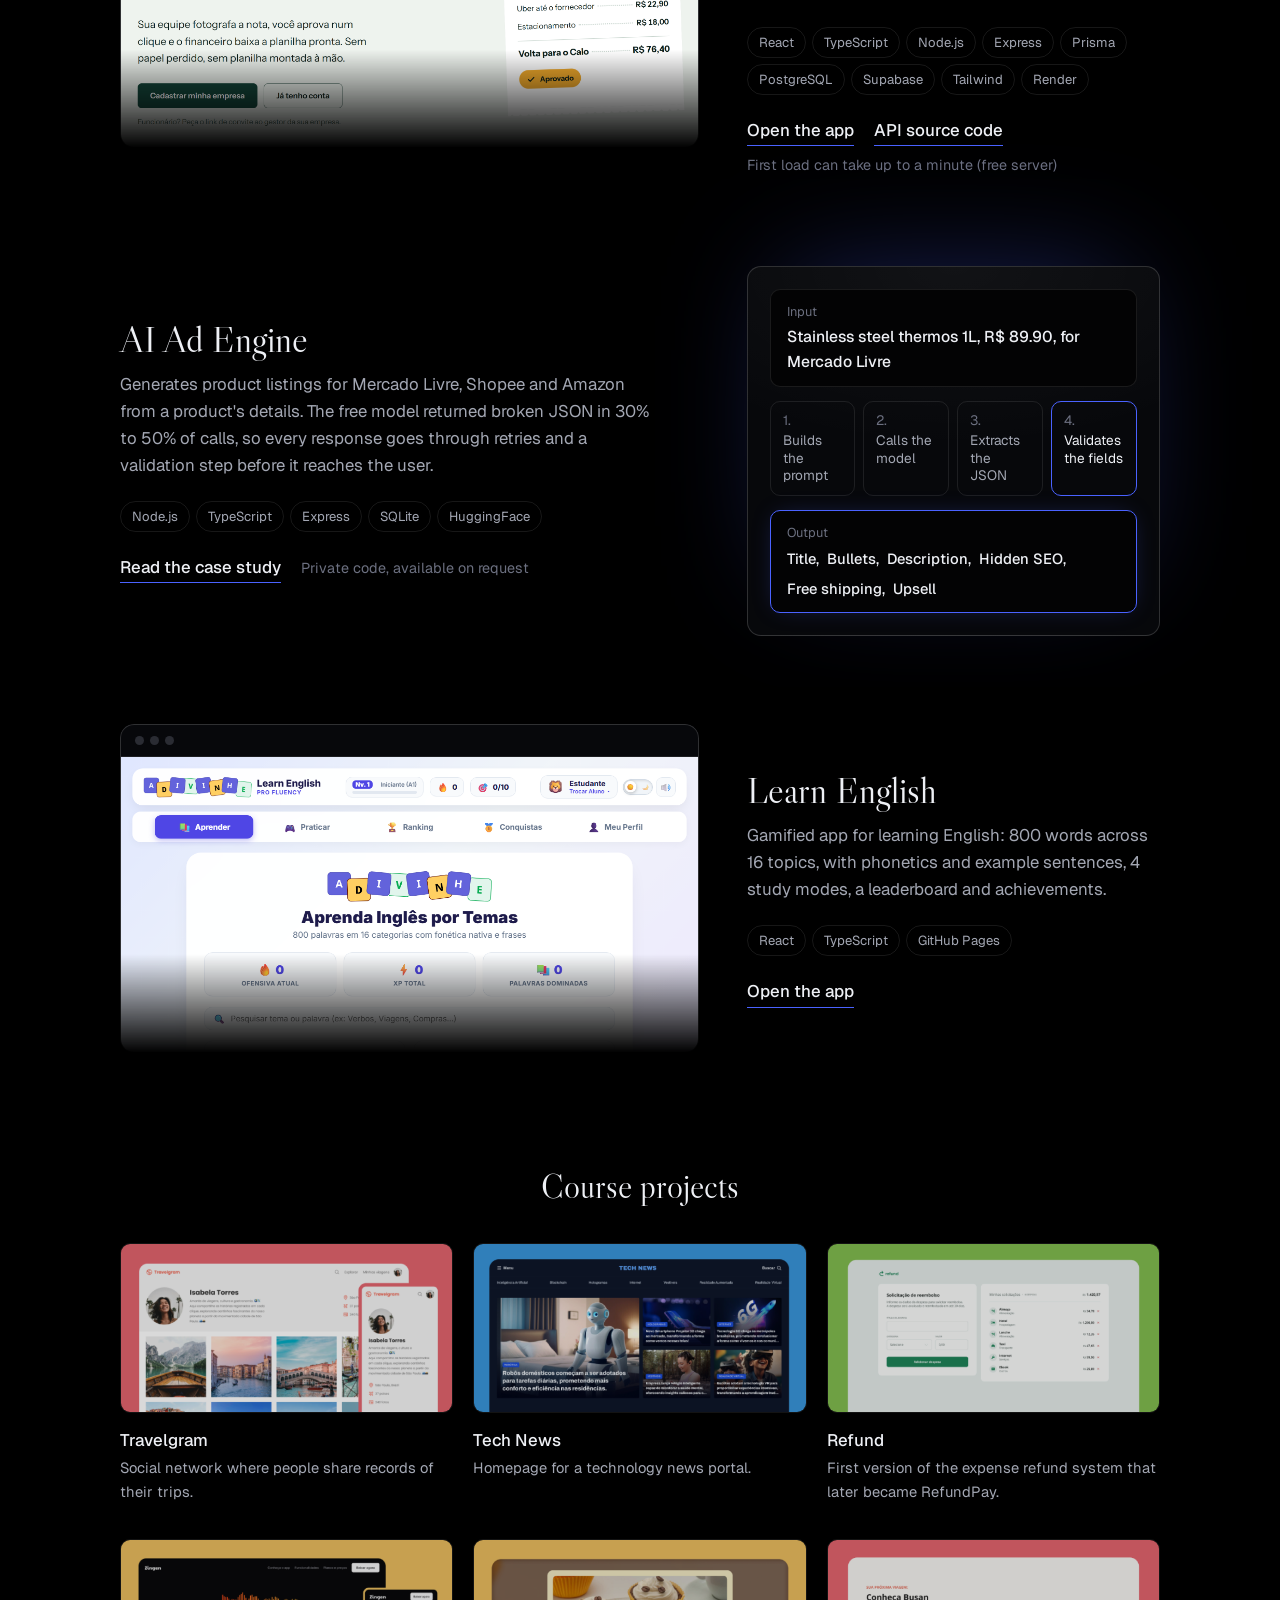
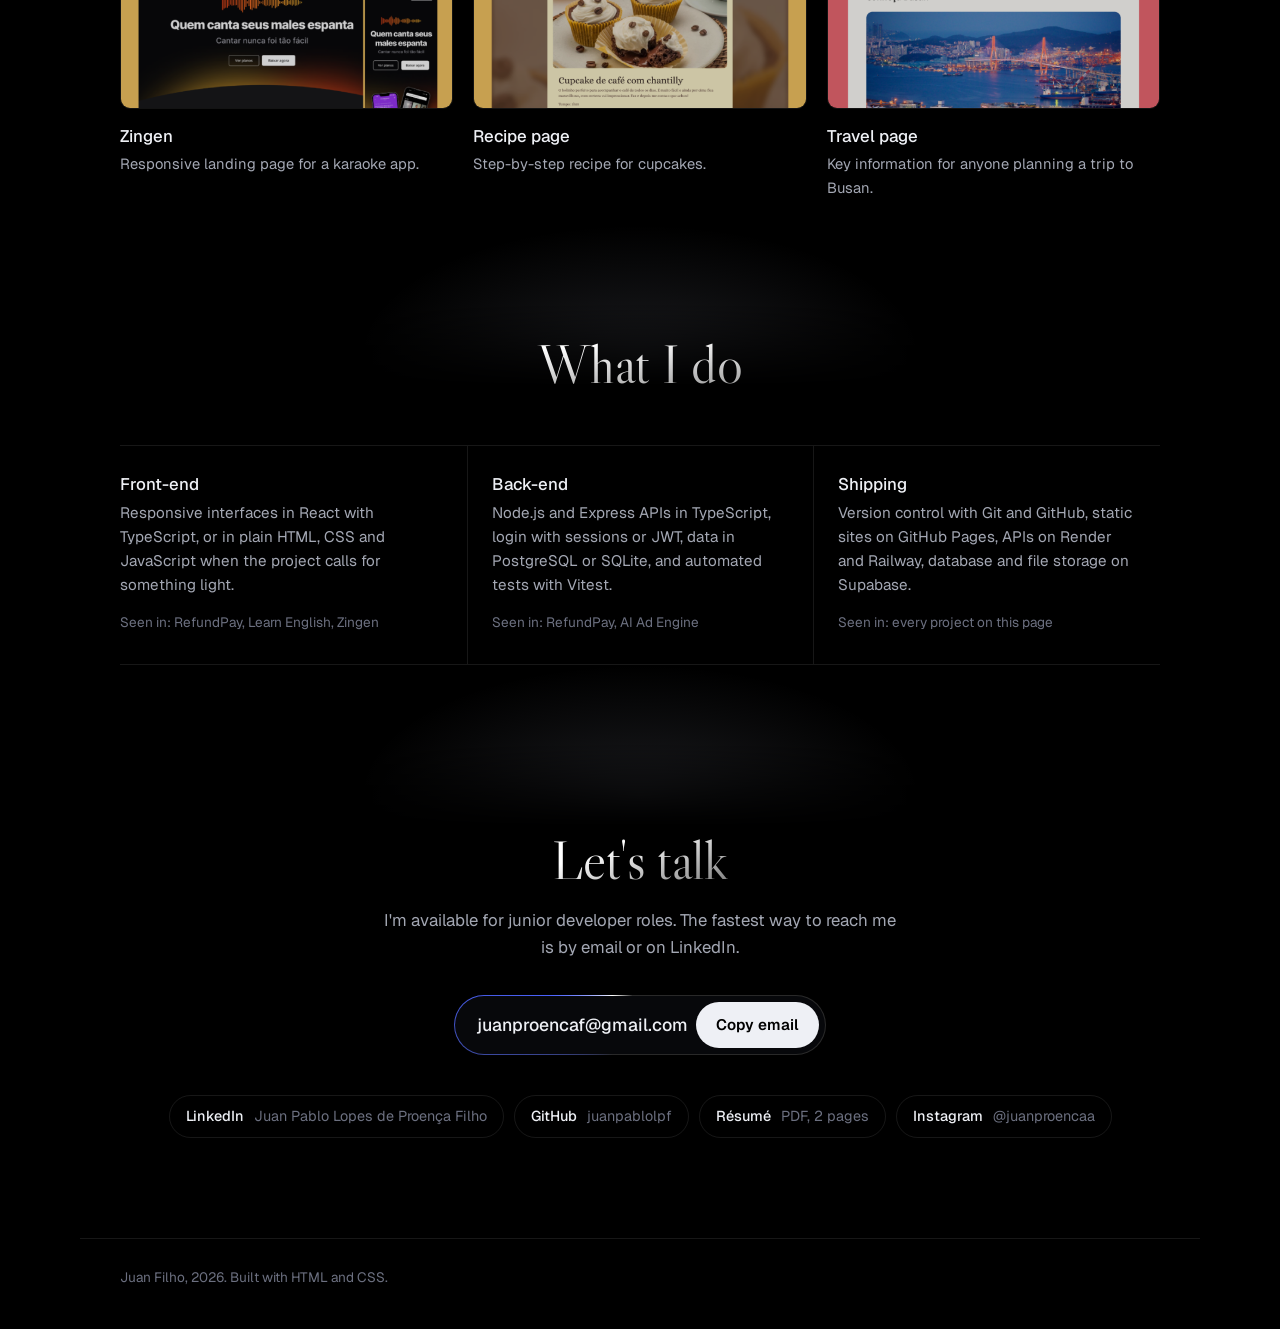
==== commit 204d7147: "Adiciona o RefundPay aos projetos em destaque Card com print do app no ar, texto PT/EN e links do ap" ====
--- a/index.html
+++ b/index.html
@@ -65,10 +65,10 @@
       <p class="ticker-label" id="ticker-label" data-i18n="ticker.label">Ferramentas que uso nos projetos desta página</p>
       <div class="ticker-track">
         <ul class="ticker-row">
-          <li>HTML</li><li>CSS</li><li>JavaScript</li><li>TypeScript</li><li>React</li><li>Node.js</li><li>Express</li><li>SQLite</li><li>Git</li><li>GitHub Pages</li><li>Railway</li>
+          <li>HTML</li><li>CSS</li><li>JavaScript</li><li>TypeScript</li><li>React</li><li>Node.js</li><li>Express</li><li>Prisma</li><li>PostgreSQL</li><li>SQLite</li><li>Supabase</li><li>Tailwind</li><li>Vitest</li><li>Git</li><li>GitHub Pages</li><li>Render</li><li>Railway</li>
         </ul>
         <ul class="ticker-row" aria-hidden="true">
-          <li>HTML</li><li>CSS</li><li>JavaScript</li><li>TypeScript</li><li>React</li><li>Node.js</li><li>Express</li><li>SQLite</li><li>Git</li><li>GitHub Pages</li><li>Railway</li>
+          <li>HTML</li><li>CSS</li><li>JavaScript</li><li>TypeScript</li><li>React</li><li>Node.js</li><li>Express</li><li>Prisma</li><li>PostgreSQL</li><li>SQLite</li><li>Supabase</li><li>Tailwind</li><li>Vitest</li><li>Git</li><li>GitHub Pages</li><li>Render</li><li>Railway</li>
         </ul>
       </div>
     </section>
@@ -77,8 +77,28 @@
       <div class="section-head">
         <div class="spotlight spotlight-head" aria-hidden="true"></div>
         <h2 class="title-gradient" data-i18n="projects.title">Projetos</h2>
-        <p data-i18n="projects.intro">Dois projetos pessoais em destaque, seguidos dos projetos que fiz nos cursos.</p>
-      </div>
+        <p data-i18n="projects.intro">Três projetos pessoais em destaque, seguidos dos projetos que fiz nos cursos.</p>
+      </div>
+
+      <article class="feature">
+        <a class="feature-visual browser" href="https://refund-web.onrender.com/">
+          <span class="browser-bar" aria-hidden="true"><i></i><i></i><i></i></span>
+          <img src="assets/images/Thumbnail_Project-09.png" alt="Página inicial do RefundPay, com o título O comprovante vira reembolso e um recibo aprovado de R$ 76,40" data-i18n-attr="alt:rp.alt" width="1112" height="568">
+        </a>
+        <div class="feature-text">
+          <h3>RefundPay</h3>
+          <p data-i18n="rp.text">
+            Reembolso de despesas para empresas. Começou como a API de um curso e
+            virou produto: cada empresa tem sua conta e convida a equipe por link,
+            o funcionário fotografa o comprovante pelo celular e o gestor aprova em
+            lote e exporta a planilha. API com 72 testes automatizados.
+          </p>
+          <ul class="chips">
+            <li>React</li><li>TypeScript</li><li>Node.js</li><li>Express</li><li>Prisma</li><li>PostgreSQL</li><li>Supabase</li><li>Tailwind</li><li>Render</li>
+          </ul>
+          <p class="links"><a href="https://refund-web.onrender.com/" data-i18n="rp.open">Abrir o app</a><a href="https://github.com/juanpablolpf/refund_api" data-i18n="rp.code">Código da API</a><span data-i18n="rp.note">O primeiro acesso pode levar até 1 minuto (servidor gratuito)</span></p>
+        </div>
+      </article>
 
       <article class="feature">
         <div class="feature-visual pipeline" aria-hidden="true">
@@ -154,7 +174,7 @@
             <img src="assets/images/Thumbnail_Project-05.png" alt="" width="556" height="284" loading="lazy">
             <strong>Refund</strong>
           </a>
-          <p data-i18n="course.refund">Sistema para pedir e acompanhar reembolsos.</p>
+          <p data-i18n="course.refund">Primeira versão do sistema de reembolsos, que depois virou o RefundPay.</p>
         </li>
         <li>
           <a href="https://juanpablolpf.github.io/projeto-landing-page/">
@@ -189,16 +209,16 @@
         <div>
           <h3>Front-end</h3>
           <p data-i18n="skills.front">Interfaces responsivas em React com TypeScript, ou em HTML, CSS e JavaScript puros quando o projeto pede algo leve.</p>
-          <p class="proof" data-i18n="skills.frontProof">Visto em: Learn English, Zingen, Travelgram</p>
+          <p class="proof" data-i18n="skills.frontProof">Visto em: RefundPay, Learn English, Zingen</p>
         </div>
         <div>
           <h3>Back-end</h3>
-          <p data-i18n="skills.back">APIs em Node.js e Express com TypeScript, contas com login e sessão por cookie, e dados em SQLite.</p>
-          <p class="proof" data-i18n="skills.backProof">Visto em: AI Ad Engine</p>
+          <p data-i18n="skills.back">APIs em Node.js e Express com TypeScript, login com sessão ou JWT, dados em PostgreSQL ou SQLite e testes automatizados com Vitest.</p>
+          <p class="proof" data-i18n="skills.backProof">Visto em: RefundPay, AI Ad Engine</p>
         </div>
         <div>
           <h3 data-i18n="skills.shipTitle">Publicação</h3>
-          <p data-i18n="skills.ship">Versionamento com Git e GitHub, sites estáticos no GitHub Pages e API publicada no Railway.</p>
+          <p data-i18n="skills.ship">Versionamento com Git e GitHub, sites estáticos no GitHub Pages, APIs no Render e no Railway, banco e arquivos no Supabase.</p>
           <p class="proof" data-i18n="skills.shipProof">Visto em: todos os projetos desta página</p>
         </div>
       </div>
@@ -252,7 +272,7 @@
     "facts.lang": "Portuguese (native), English (advanced)",
     "ticker.label": "Tools I use in the projects on this page",
     "projects.title": "Projects",
-    "projects.intro": "Two personal projects first, followed by the projects I built during courses.",
+    "projects.intro": "Three personal projects first, followed by the projects I built during courses.",
     "pipe.in": "Input",
     "pipe.inText": "Stainless steel thermos 1L, R$ 89.90, for Mercado Livre",
     "pipe.s1": "Builds the prompt",
@@ -264,6 +284,11 @@
     "pipe.o3": "Description",
     "pipe.o4": "Hidden SEO",
     "pipe.o5": "Free shipping",
+    "rp.alt": "RefundPay home page, with the headline 'O comprovante vira reembolso' and an approved receipt for R$ 76.40",
+    "rp.text": "Expense reimbursement for companies. It started as a course API and became a product: each company has its own account and invites the team by link, employees photograph receipts on their phones, and managers approve in bulk and export a spreadsheet. The API has 72 automated tests.",
+    "rp.open": "Open the app",
+    "rp.code": "API source code",
+    "rp.note": "First load can take up to a minute (free server)",
     "ads.text": "Generates product listings for Mercado Livre, Shopee and Amazon from a product's details. The free model returned broken JSON in 30% to 50% of calls, so every response goes through retries and a validation step before it reaches the user.",
     "ads.case": "Read the case study",
     "ads.private": "Private code, available on request",
@@ -273,7 +298,7 @@
     "course.title": "Course projects",
     "course.travelgram": "Social network where people share records of their trips.",
     "course.news": "Homepage for a technology news portal.",
-    "course.refund": "System for requesting and tracking expense refunds.",
+    "course.refund": "First version of the expense refund system that later became RefundPay.",
     "course.zingen": "Responsive landing page for a karaoke app.",
     "course.recipeTitle": "Recipe page",
     "course.recipe": "Step-by-step recipe for cupcakes.",
@@ -281,11 +306,11 @@
     "course.travel": "Key information for anyone planning a trip to Busan.",
     "skills.title": "What I do",
     "skills.front": "Responsive interfaces in React with TypeScript, or in plain HTML, CSS and JavaScript when the project calls for something light.",
-    "skills.frontProof": "Seen in: Learn English, Zingen, Travelgram",
-    "skills.back": "Node.js and Express APIs in TypeScript, user accounts with login and cookie sessions, and data in SQLite.",
-    "skills.backProof": "Seen in: AI Ad Engine",
+    "skills.frontProof": "Seen in: RefundPay, Learn English, Zingen",
+    "skills.back": "Node.js and Express APIs in TypeScript, login with sessions or JWT, data in PostgreSQL or SQLite, and automated tests with Vitest.",
+    "skills.backProof": "Seen in: RefundPay, AI Ad Engine",
     "skills.shipTitle": "Shipping",
-    "skills.ship": "Version control with Git and GitHub, static sites on GitHub Pages and an API deployed on Railway.",
+    "skills.ship": "Version control with Git and GitHub, static sites on GitHub Pages, APIs on Render and Railway, database and file storage on Supabase.",
     "skills.shipProof": "Seen in: every project on this page",
     "contact.title": "Let's talk",
     "contact.text": "I'm available for junior developer roles. The fastest way to reach me is by email or on LinkedIn.",
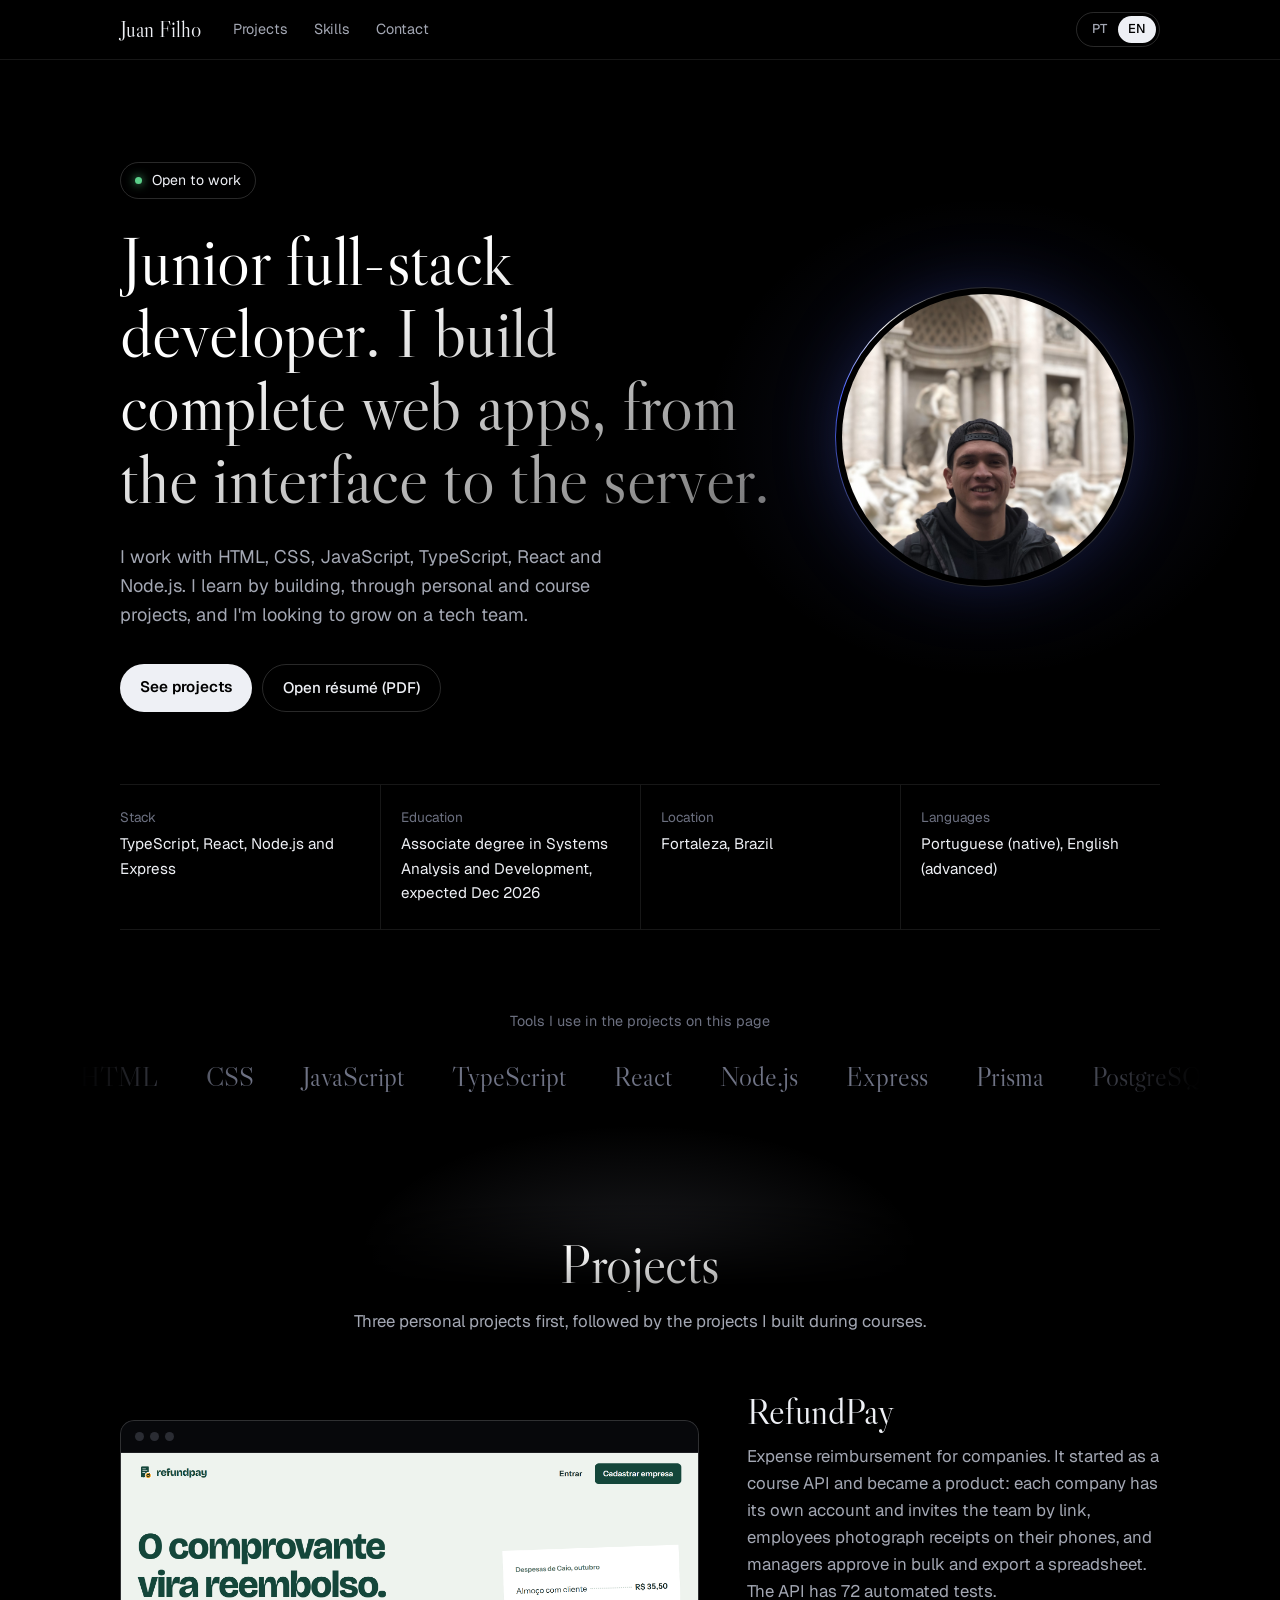
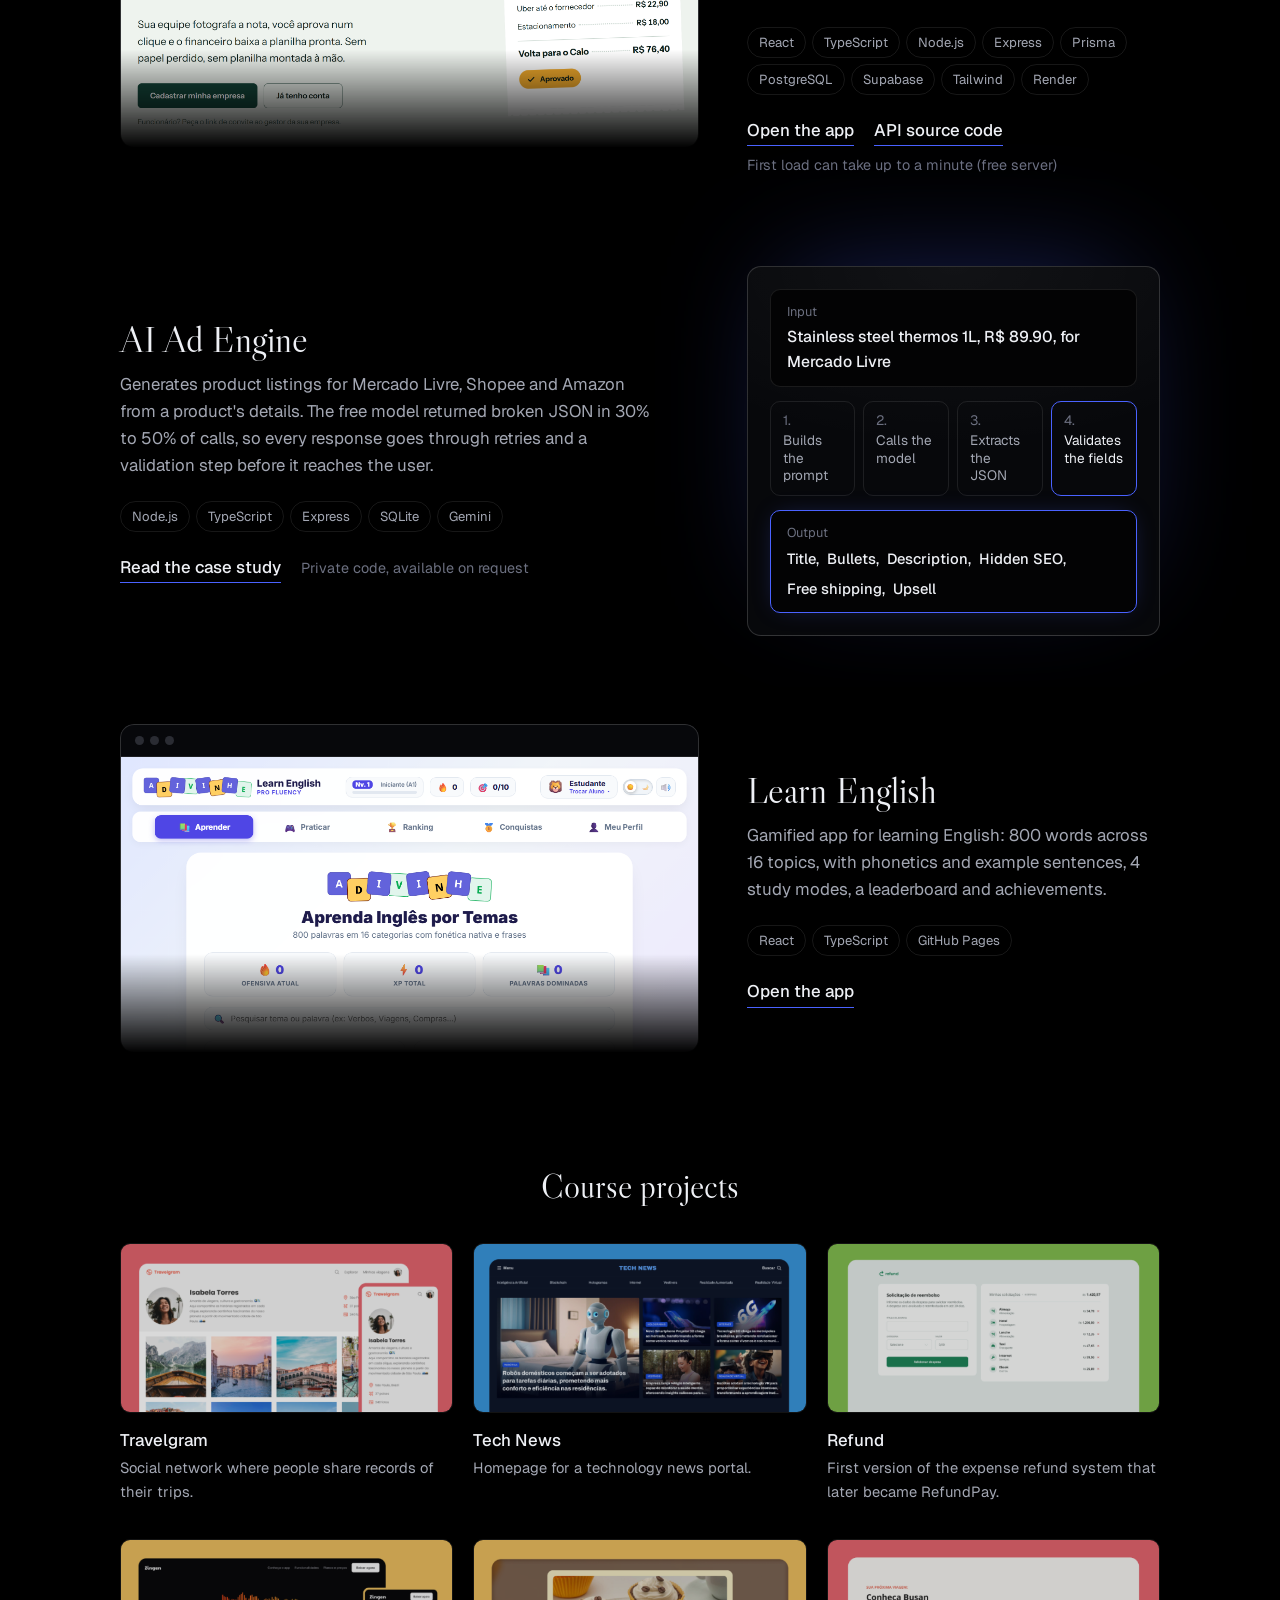
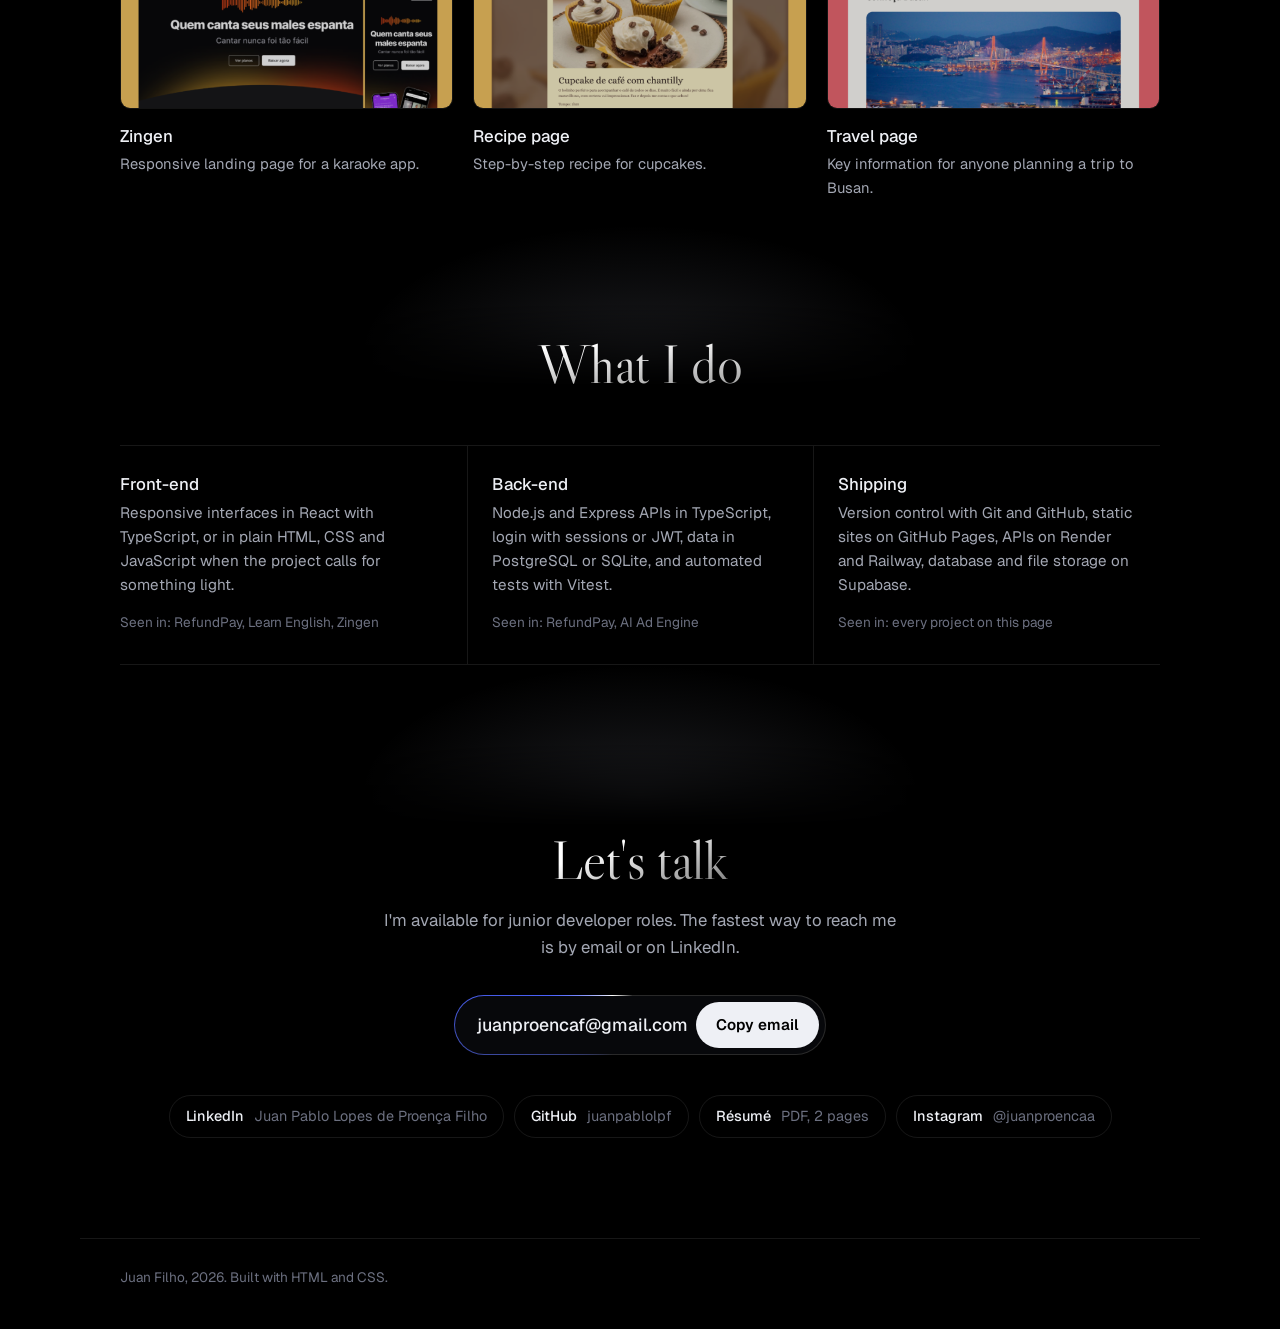
==== commit f60242a7: "Troca a imagem do AI Ad Engine por um anuncio gerado e atualiza a IA para Gemini Co-Authored-By: Cla" ====
--- a/index.html
+++ b/index.html
@@ -129,7 +129,7 @@
             validação antes de chegar ao usuário.
           </p>
           <ul class="chips">
-            <li>Node.js</li><li>TypeScript</li><li>Express</li><li>SQLite</li><li>HuggingFace</li>
+            <li>Node.js</li><li>TypeScript</li><li>Express</li><li>SQLite</li><li>Gemini</li>
           </ul>
           <p class="links"><a href="projetos/ads-engine.html" data-i18n="ads.case">Ler o estudo de caso</a><span data-i18n="ads.private">Código privado, disponível sob pedido</span></p>
         </div>
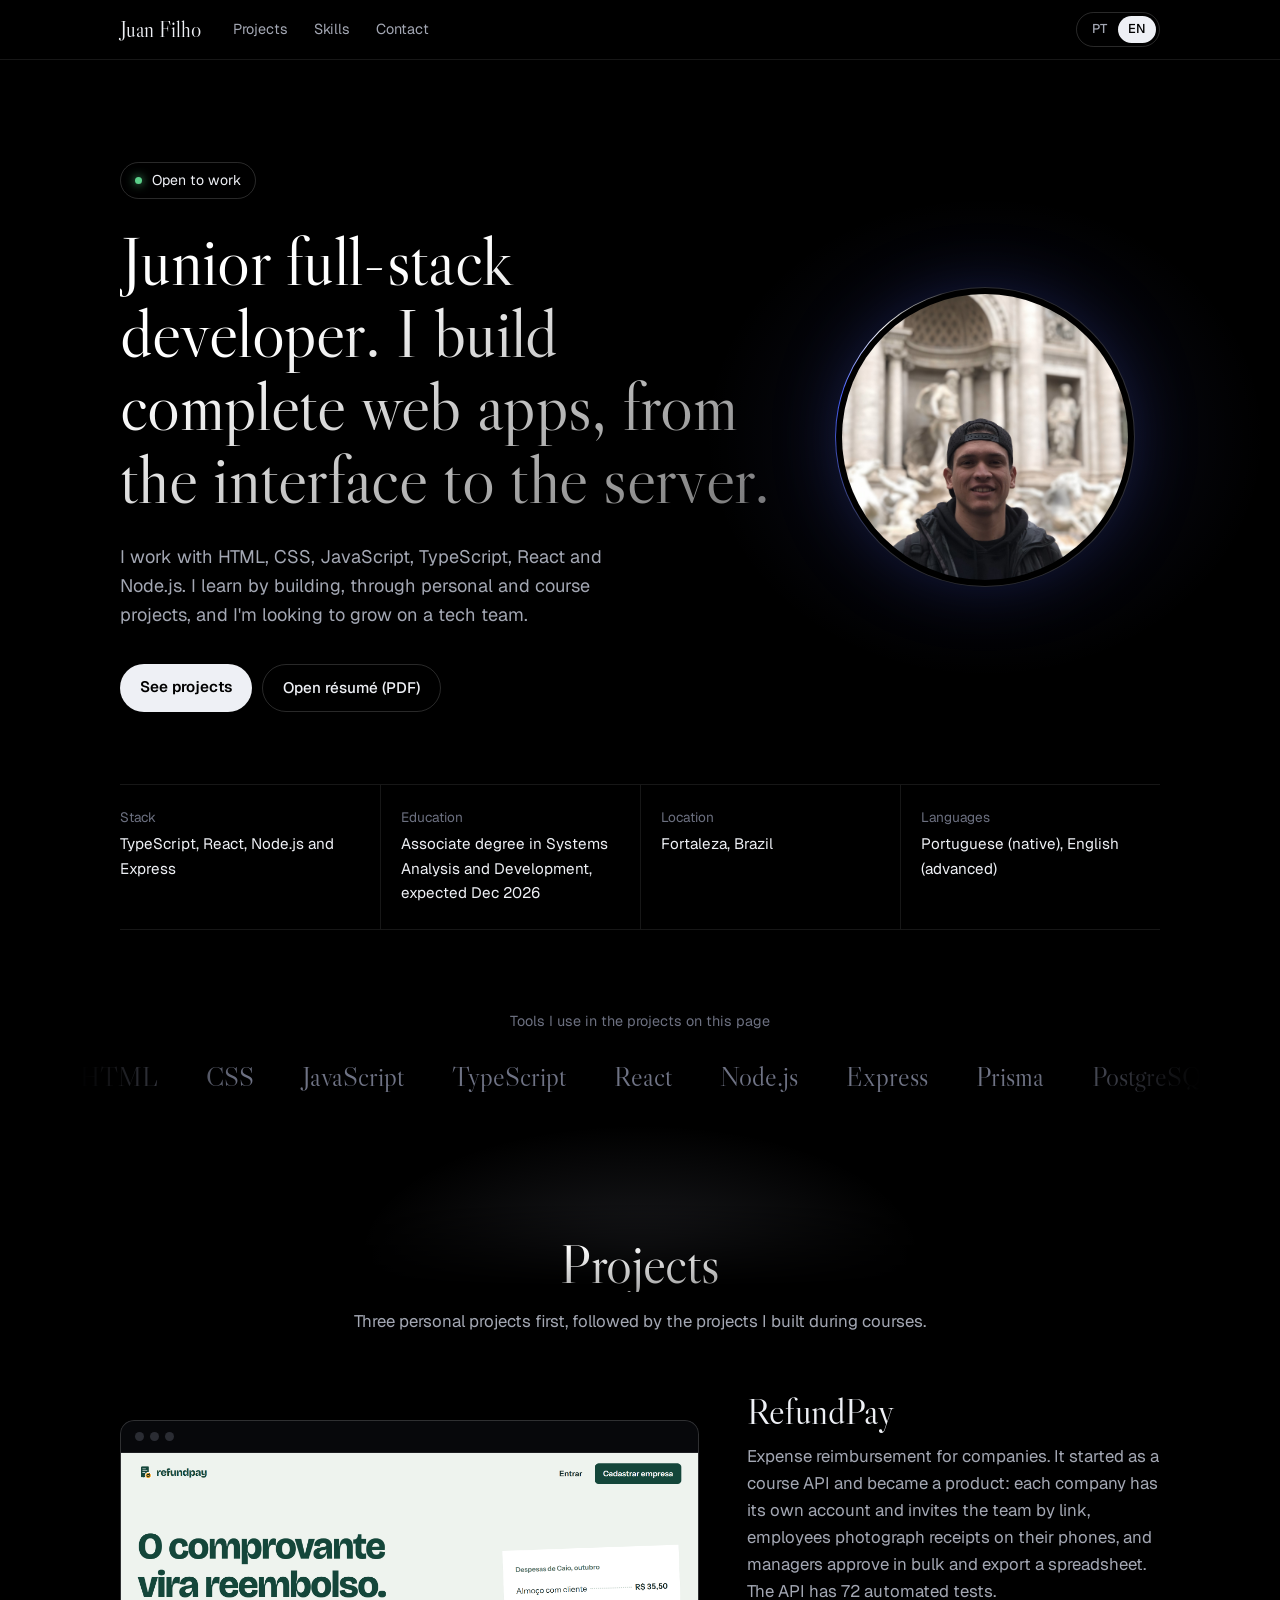
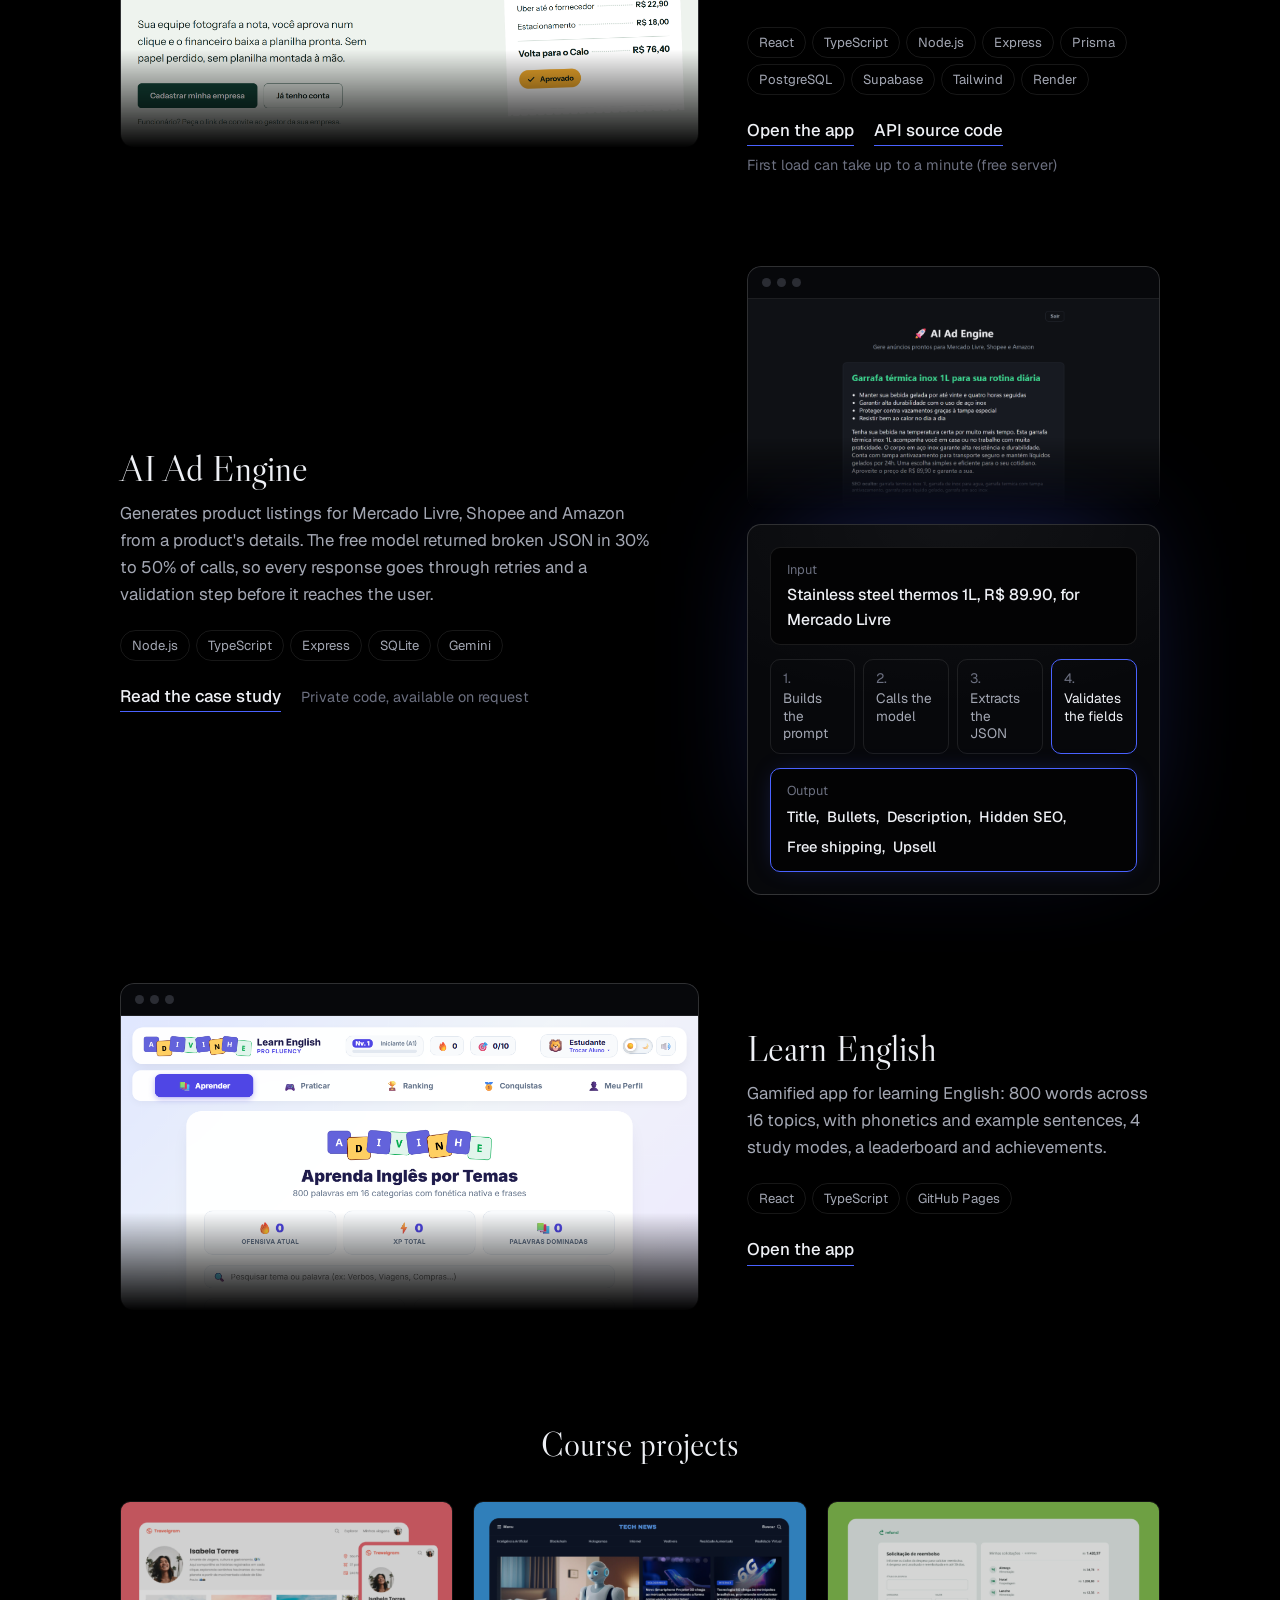
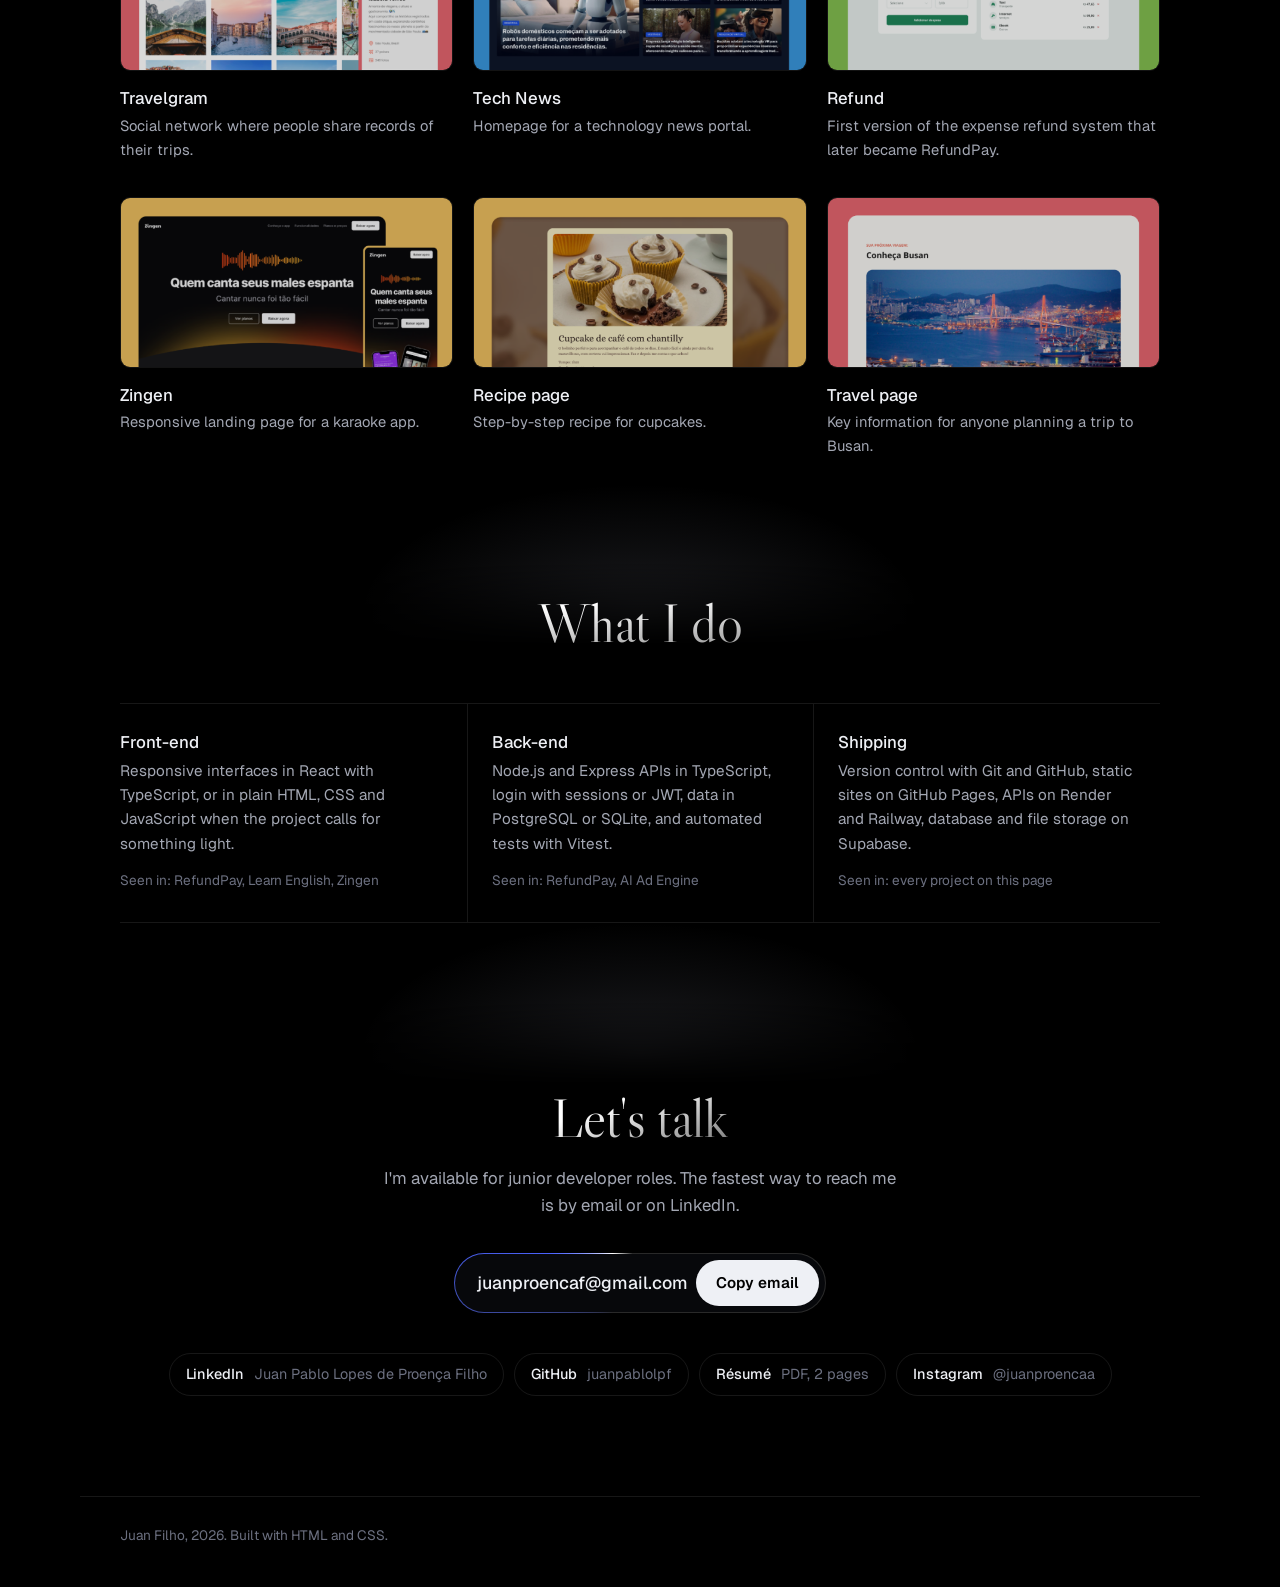
==== commit 1465786c: "Mostra o print do anuncio gerado no card do AI Ad Engine, junto com o diagrama Co-Authored-By: Claud" ====
--- a/index.html
+++ b/index.html
@@ -101,23 +101,29 @@
       </article>
 
       <article class="feature">
-        <div class="feature-visual pipeline" aria-hidden="true">
-          <div class="io">
-            <span class="io-label" data-i18n="pipe.in">Entrada</span>
-            <p data-i18n="pipe.inText">Garrafa térmica inox 1L, R$ 89,90, para o Mercado Livre</p>
-          </div>
-          <ol class="flow">
-            <li data-i18n="pipe.s1">Monta o prompt</li>
-            <li data-i18n="pipe.s2">Chama o modelo</li>
-            <li data-i18n="pipe.s3">Extrai o JSON</li>
-            <li class="check" data-i18n="pipe.s4">Valida os campos</li>
-          </ol>
-          <div class="io io-out">
-            <span class="io-label" data-i18n="pipe.out">Saída</span>
-            <ul>
-              <li data-i18n="pipe.o1">Título</li><li>Bullets</li><li data-i18n="pipe.o3">Descrição</li>
-              <li data-i18n="pipe.o4">SEO oculto</li><li data-i18n="pipe.o5">Frete grátis</li><li>Upsell</li>
-            </ul>
+        <div class="feature-visuals">
+          <a class="feature-visual browser" href="projetos/ads-engine.html">
+            <span class="browser-bar" aria-hidden="true"><i></i><i></i><i></i></span>
+            <img src="assets/images/Thumbnail_Project-07.png" alt="Anúncio gerado pelo AI Ad Engine para uma garrafa térmica inox de 1 litro no Mercado Livre, com título, bullets, descrição e SEO oculto" data-i18n-attr="alt:ads.alt" width="1112" height="568" loading="lazy">
+          </a>
+          <div class="feature-visual pipeline" aria-hidden="true">
+            <div class="io">
+              <span class="io-label" data-i18n="pipe.in">Entrada</span>
+              <p data-i18n="pipe.inText">Garrafa térmica inox 1L, R$ 89,90, para o Mercado Livre</p>
+            </div>
+            <ol class="flow">
+              <li data-i18n="pipe.s1">Monta o prompt</li>
+              <li data-i18n="pipe.s2">Chama o modelo</li>
+              <li data-i18n="pipe.s3">Extrai o JSON</li>
+              <li class="check" data-i18n="pipe.s4">Valida os campos</li>
+            </ol>
+            <div class="io io-out">
+              <span class="io-label" data-i18n="pipe.out">Saída</span>
+              <ul>
+                <li data-i18n="pipe.o1">Título</li><li>Bullets</li><li data-i18n="pipe.o3">Descrição</li>
+                <li data-i18n="pipe.o4">SEO oculto</li><li data-i18n="pipe.o5">Frete grátis</li><li>Upsell</li>
+              </ul>
+            </div>
           </div>
         </div>
         <div class="feature-text">
@@ -289,6 +295,7 @@
     "rp.open": "Open the app",
     "rp.code": "API source code",
     "rp.note": "First load can take up to a minute (free server)",
+    "ads.alt": "Listing generated by AI Ad Engine for a 1-liter stainless steel thermos on Mercado Livre, with title, bullets, description and hidden SEO",
     "ads.text": "Generates product listings for Mercado Livre, Shopee and Amazon from a product's details. The free model returned broken JSON in 30% to 50% of calls, so every response goes through retries and a validation step before it reaches the user.",
     "ads.case": "Read the case study",
     "ads.private": "Private code, available on request",
--- a/style/index.css
+++ b/style/index.css
@@ -246,7 +246,9 @@
   align-items: center;
 }
 .feature + .feature { margin-top: 88px; }
-.feature:nth-of-type(even) .feature-visual { order: 2; }
+.feature:nth-of-type(even) > :first-child { order: 2; }
+/* Print e diagrama empilhados no mesmo card */
+.feature-visuals { display: grid; gap: 14px; }
 
 .feature-visual {
   display: block;
@@ -391,7 +393,7 @@
   .facts div:nth-child(3) { padding-left: 0; border-left: 0; }
   .facts div:nth-child(n + 3) { border-top: 0; }
   .feature { grid-template-columns: 1fr; gap: 28px; }
-  .feature:nth-of-type(even) .feature-visual { order: 0; }
+  .feature:nth-of-type(even) > :first-child { order: 0; }
   .gallery { grid-template-columns: 1fr 1fr; }
 }
 
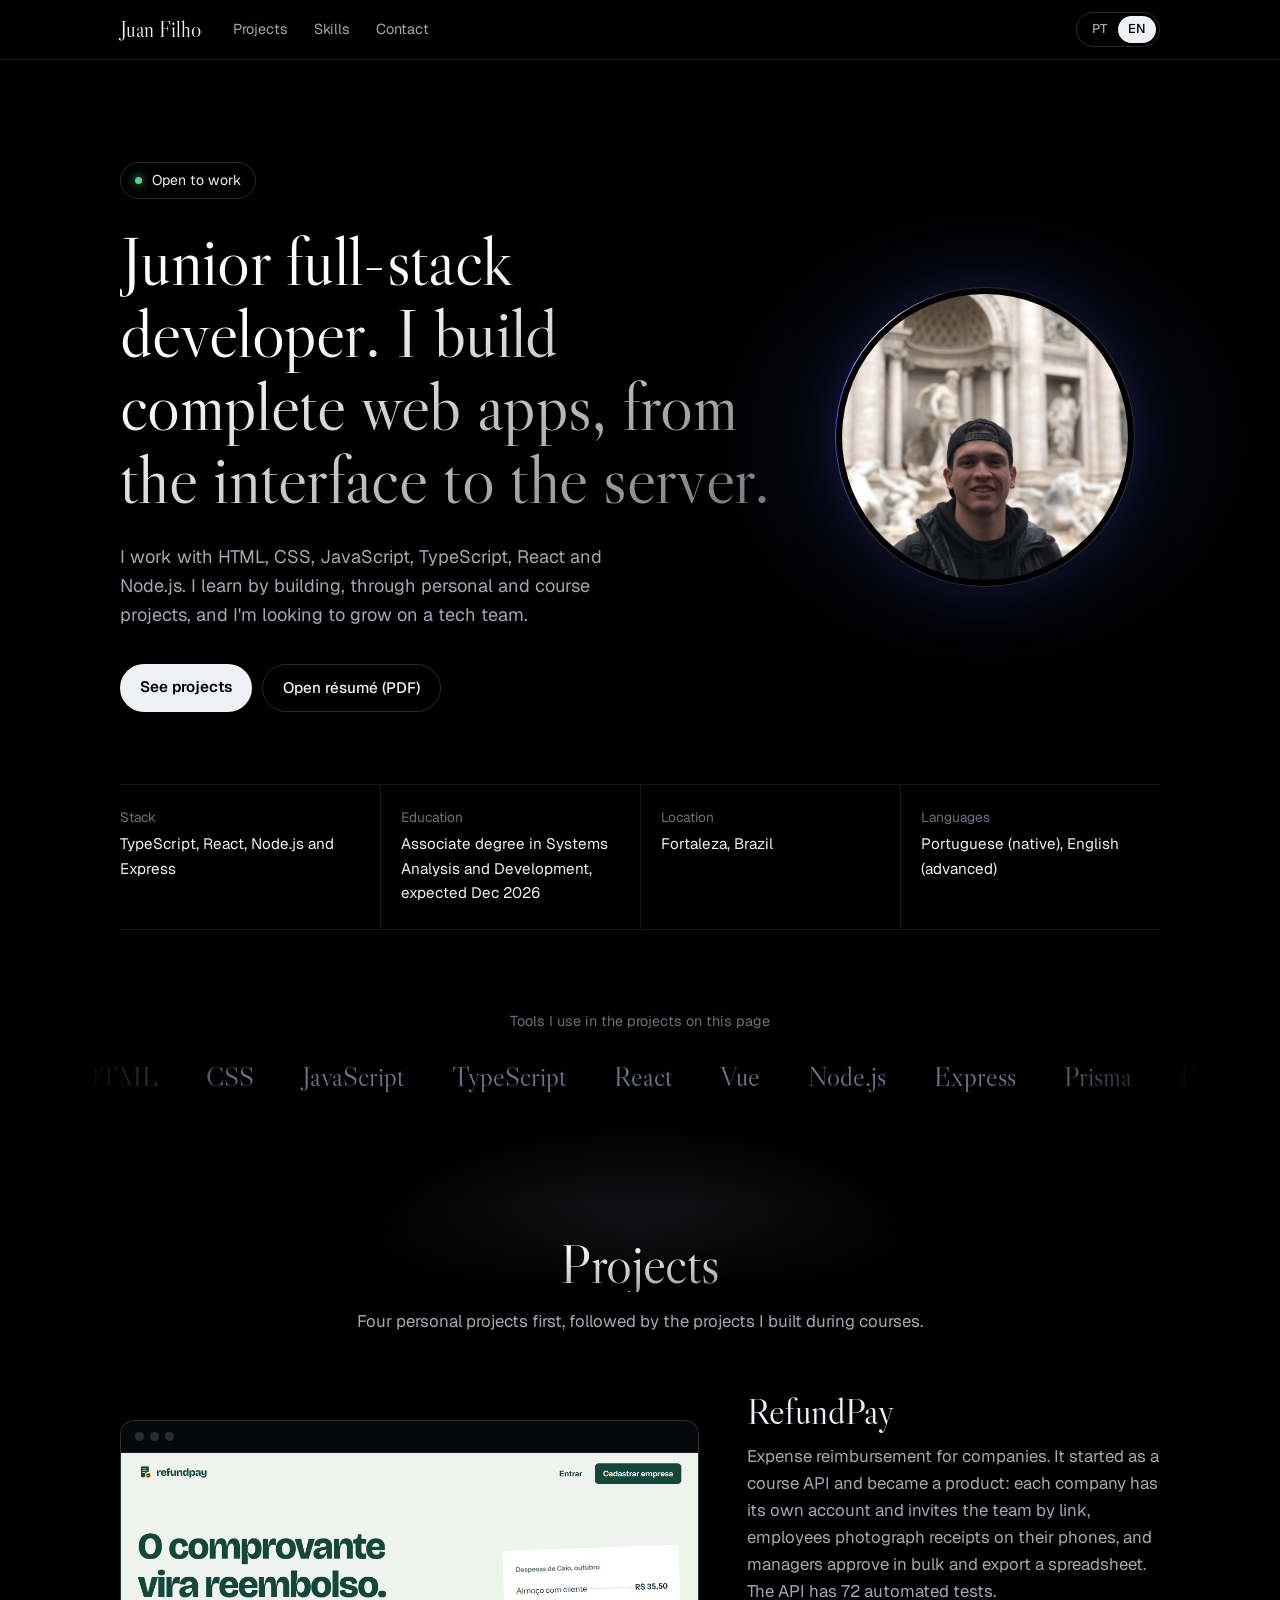
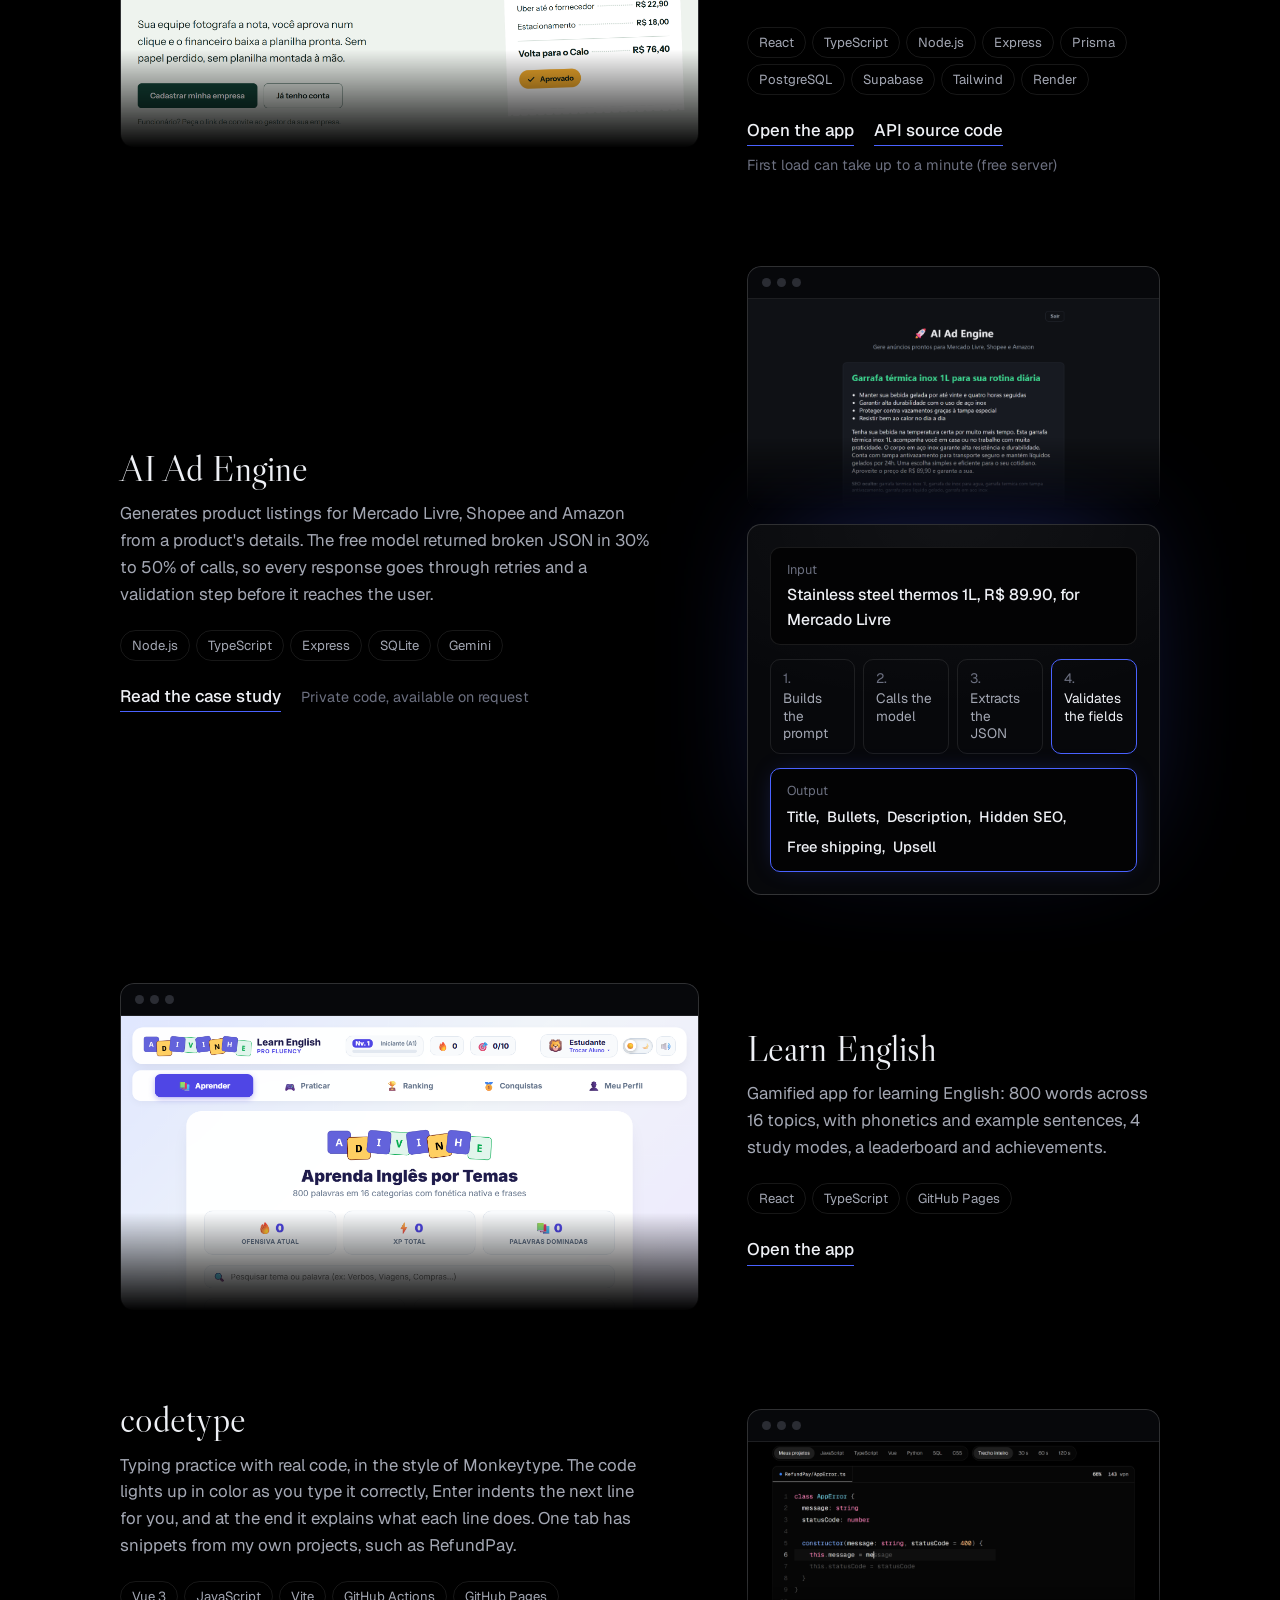
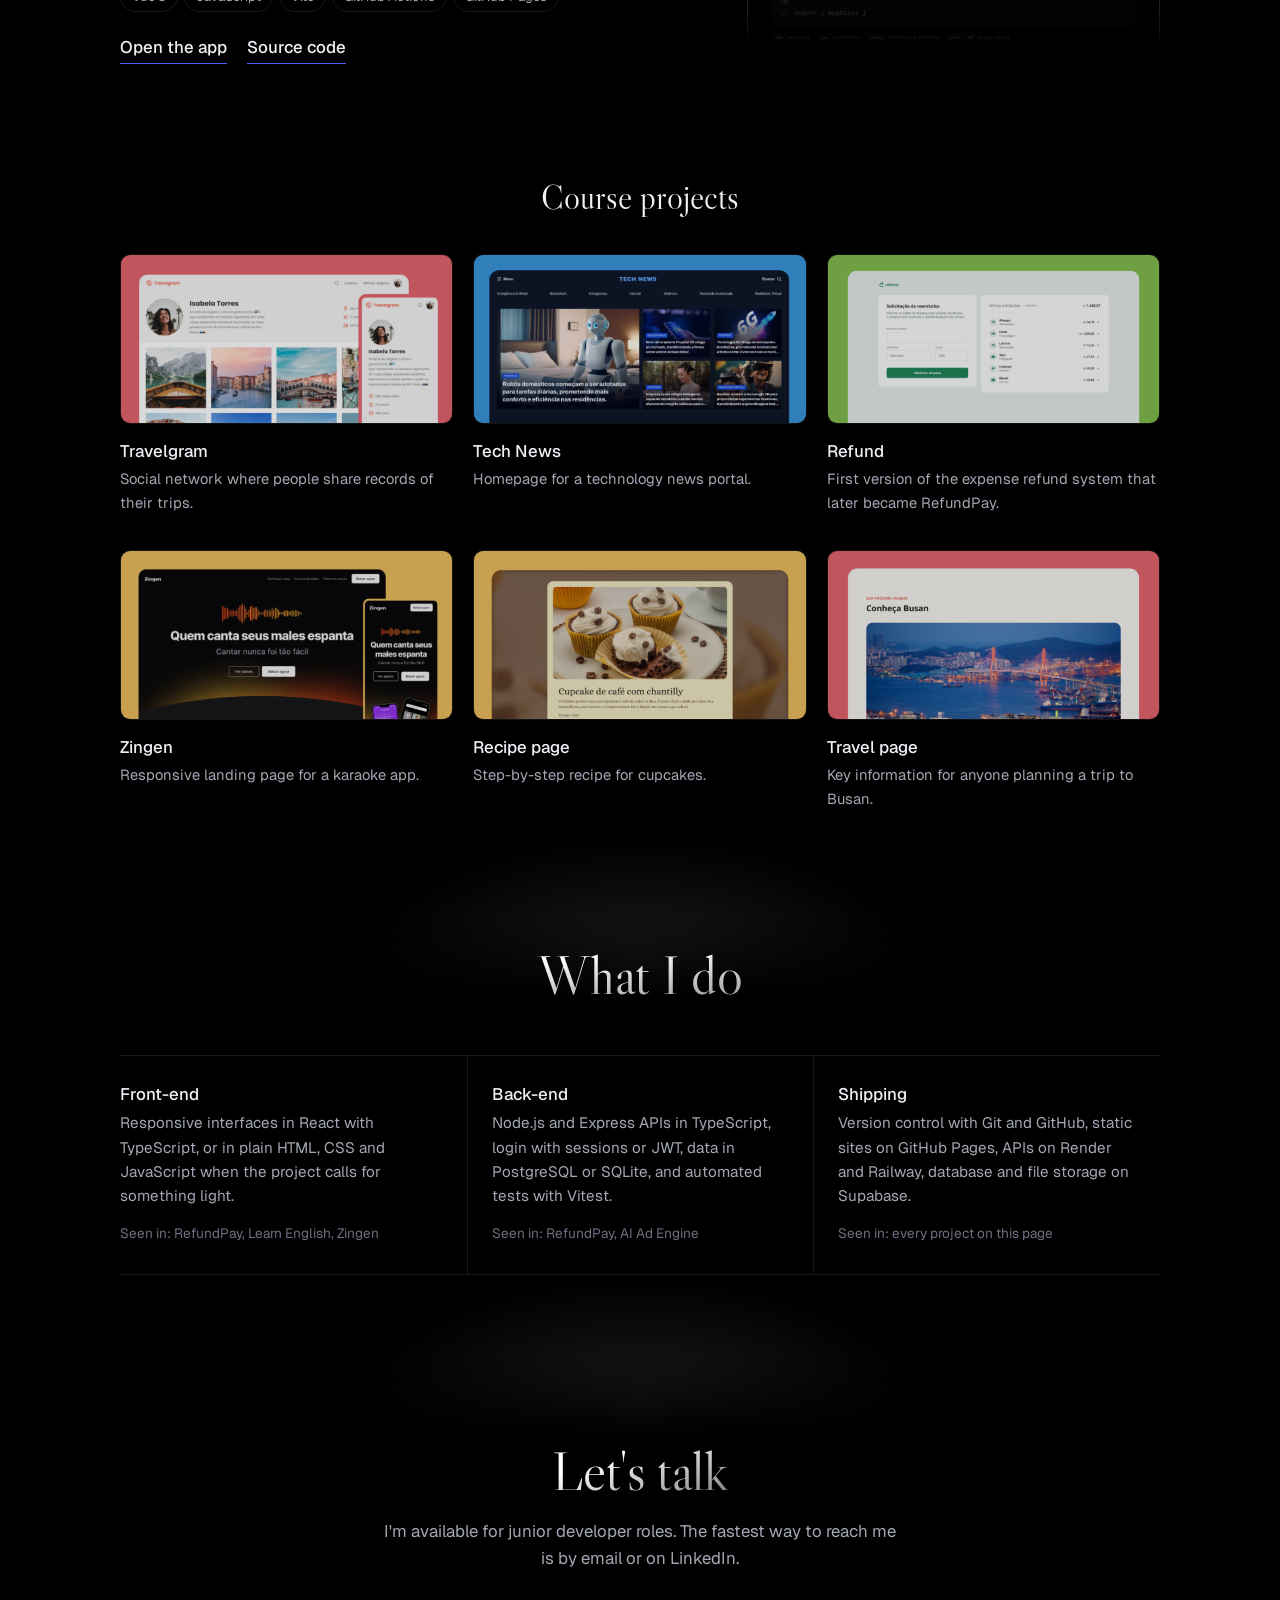
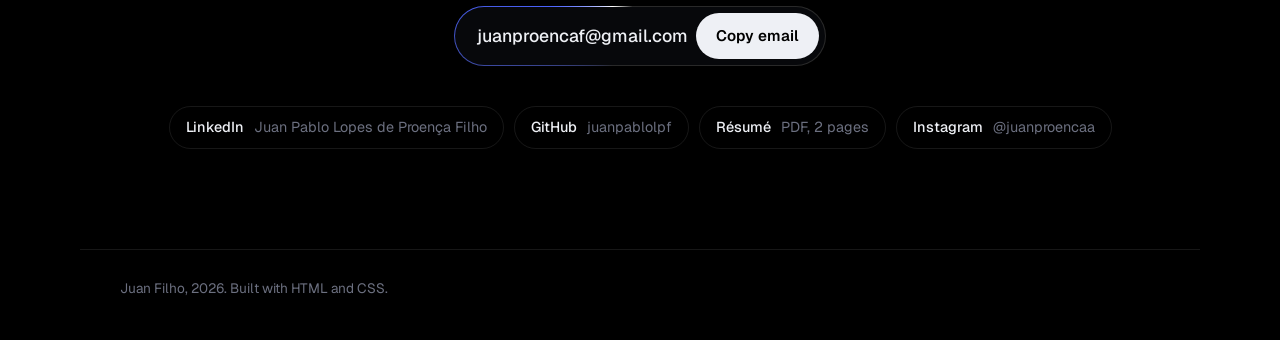
==== commit fa4c437e: "Adiciona o codetype aos projetos em destaque Co-Authored-By: Claude Opus 5.5 <noreply@anthropic.com>" ====
--- a/index.html
+++ b/index.html
@@ -65,10 +65,10 @@
       <p class="ticker-label" id="ticker-label" data-i18n="ticker.label">Ferramentas que uso nos projetos desta página</p>
       <div class="ticker-track">
         <ul class="ticker-row">
-          <li>HTML</li><li>CSS</li><li>JavaScript</li><li>TypeScript</li><li>React</li><li>Node.js</li><li>Express</li><li>Prisma</li><li>PostgreSQL</li><li>SQLite</li><li>Supabase</li><li>Tailwind</li><li>Vitest</li><li>Git</li><li>GitHub Pages</li><li>Render</li><li>Railway</li>
+          <li>HTML</li><li>CSS</li><li>JavaScript</li><li>TypeScript</li><li>React</li><li>Vue</li><li>Node.js</li><li>Express</li><li>Prisma</li><li>PostgreSQL</li><li>SQLite</li><li>Supabase</li><li>Tailwind</li><li>Vitest</li><li>Vite</li><li>Git</li><li>GitHub Pages</li><li>Render</li><li>Railway</li>
         </ul>
         <ul class="ticker-row" aria-hidden="true">
-          <li>HTML</li><li>CSS</li><li>JavaScript</li><li>TypeScript</li><li>React</li><li>Node.js</li><li>Express</li><li>Prisma</li><li>PostgreSQL</li><li>SQLite</li><li>Supabase</li><li>Tailwind</li><li>Vitest</li><li>Git</li><li>GitHub Pages</li><li>Render</li><li>Railway</li>
+          <li>HTML</li><li>CSS</li><li>JavaScript</li><li>TypeScript</li><li>React</li><li>Vue</li><li>Node.js</li><li>Express</li><li>Prisma</li><li>PostgreSQL</li><li>SQLite</li><li>Supabase</li><li>Tailwind</li><li>Vitest</li><li>Vite</li><li>Git</li><li>GitHub Pages</li><li>Render</li><li>Railway</li>
         </ul>
       </div>
     </section>
@@ -77,7 +77,7 @@
       <div class="section-head">
         <div class="spotlight spotlight-head" aria-hidden="true"></div>
         <h2 class="title-gradient" data-i18n="projects.title">Projetos</h2>
-        <p data-i18n="projects.intro">Três projetos pessoais em destaque, seguidos dos projetos que fiz nos cursos.</p>
+        <p data-i18n="projects.intro">Quatro projetos pessoais em destaque, seguidos dos projetos que fiz nos cursos.</p>
       </div>
 
       <article class="feature">
@@ -156,6 +156,26 @@
             <li>React</li><li>TypeScript</li><li>GitHub Pages</li>
           </ul>
           <p class="links"><a href="https://juanpablolpf.github.io/LearnEnglish/" data-i18n="le.open">Abrir o app</a></p>
+        </div>
+      </article>
+
+      <article class="feature">
+        <a class="feature-visual browser" href="https://juanpablolpf.github.io/codetype/">
+          <span class="browser-bar" aria-hidden="true"><i></i><i></i><i></i></span>
+          <img src="assets/images/Thumbnail_Project-10.png" alt="Editor do codetype com a classe AppError do RefundPay digitada até a metade: o que já foi digitado aparece colorido e o resto em cinza" data-i18n-attr="alt:ct.alt" width="1112" height="568" loading="lazy">
+        </a>
+        <div class="feature-text">
+          <h3>codetype</h3>
+          <p data-i18n="ct.text">
+            Treino de digitação com código de verdade, no estilo do Monkeytype.
+            O código ganha cor conforme você acerta, o Enter já indenta a próxima
+            linha e, no fim, aparece o que cada linha faz. Tem uma aba com trechos
+            dos meus próprios projetos, como o RefundPay.
+          </p>
+          <ul class="chips">
+            <li>Vue 3</li><li>JavaScript</li><li>Vite</li><li>GitHub Actions</li><li>GitHub Pages</li>
+          </ul>
+          <p class="links"><a href="https://juanpablolpf.github.io/codetype/" data-i18n="ct.open">Abrir o app</a><a href="https://github.com/juanpablolpf/codetype" data-i18n="ct.code">Código</a></p>
         </div>
       </article>
 
@@ -278,7 +298,7 @@
     "facts.lang": "Portuguese (native), English (advanced)",
     "ticker.label": "Tools I use in the projects on this page",
     "projects.title": "Projects",
-    "projects.intro": "Three personal projects first, followed by the projects I built during courses.",
+    "projects.intro": "Four personal projects first, followed by the projects I built during courses.",
     "pipe.in": "Input",
     "pipe.inText": "Stainless steel thermos 1L, R$ 89.90, for Mercado Livre",
     "pipe.s1": "Builds the prompt",
@@ -302,6 +322,10 @@
     "le.alt": "Learn English home screen, with study topics and streak and XP counters",
     "le.text": "Gamified app for learning English: 800 words across 16 topics, with phonetics and example sentences, 4 study modes, a leaderboard and achievements.",
     "le.open": "Open the app",
+    "ct.alt": "codetype editor with RefundPay's AppError class typed halfway: what has been typed is in color and the rest is gray",
+    "ct.text": "Typing practice with real code, in the style of Monkeytype. The code lights up in color as you type it correctly, Enter indents the next line for you, and at the end it explains what each line does. One tab has snippets from my own projects, such as RefundPay.",
+    "ct.open": "Open the app",
+    "ct.code": "Source code",
     "course.title": "Course projects",
     "course.travelgram": "Social network where people share records of their trips.",
     "course.news": "Homepage for a technology news portal.",
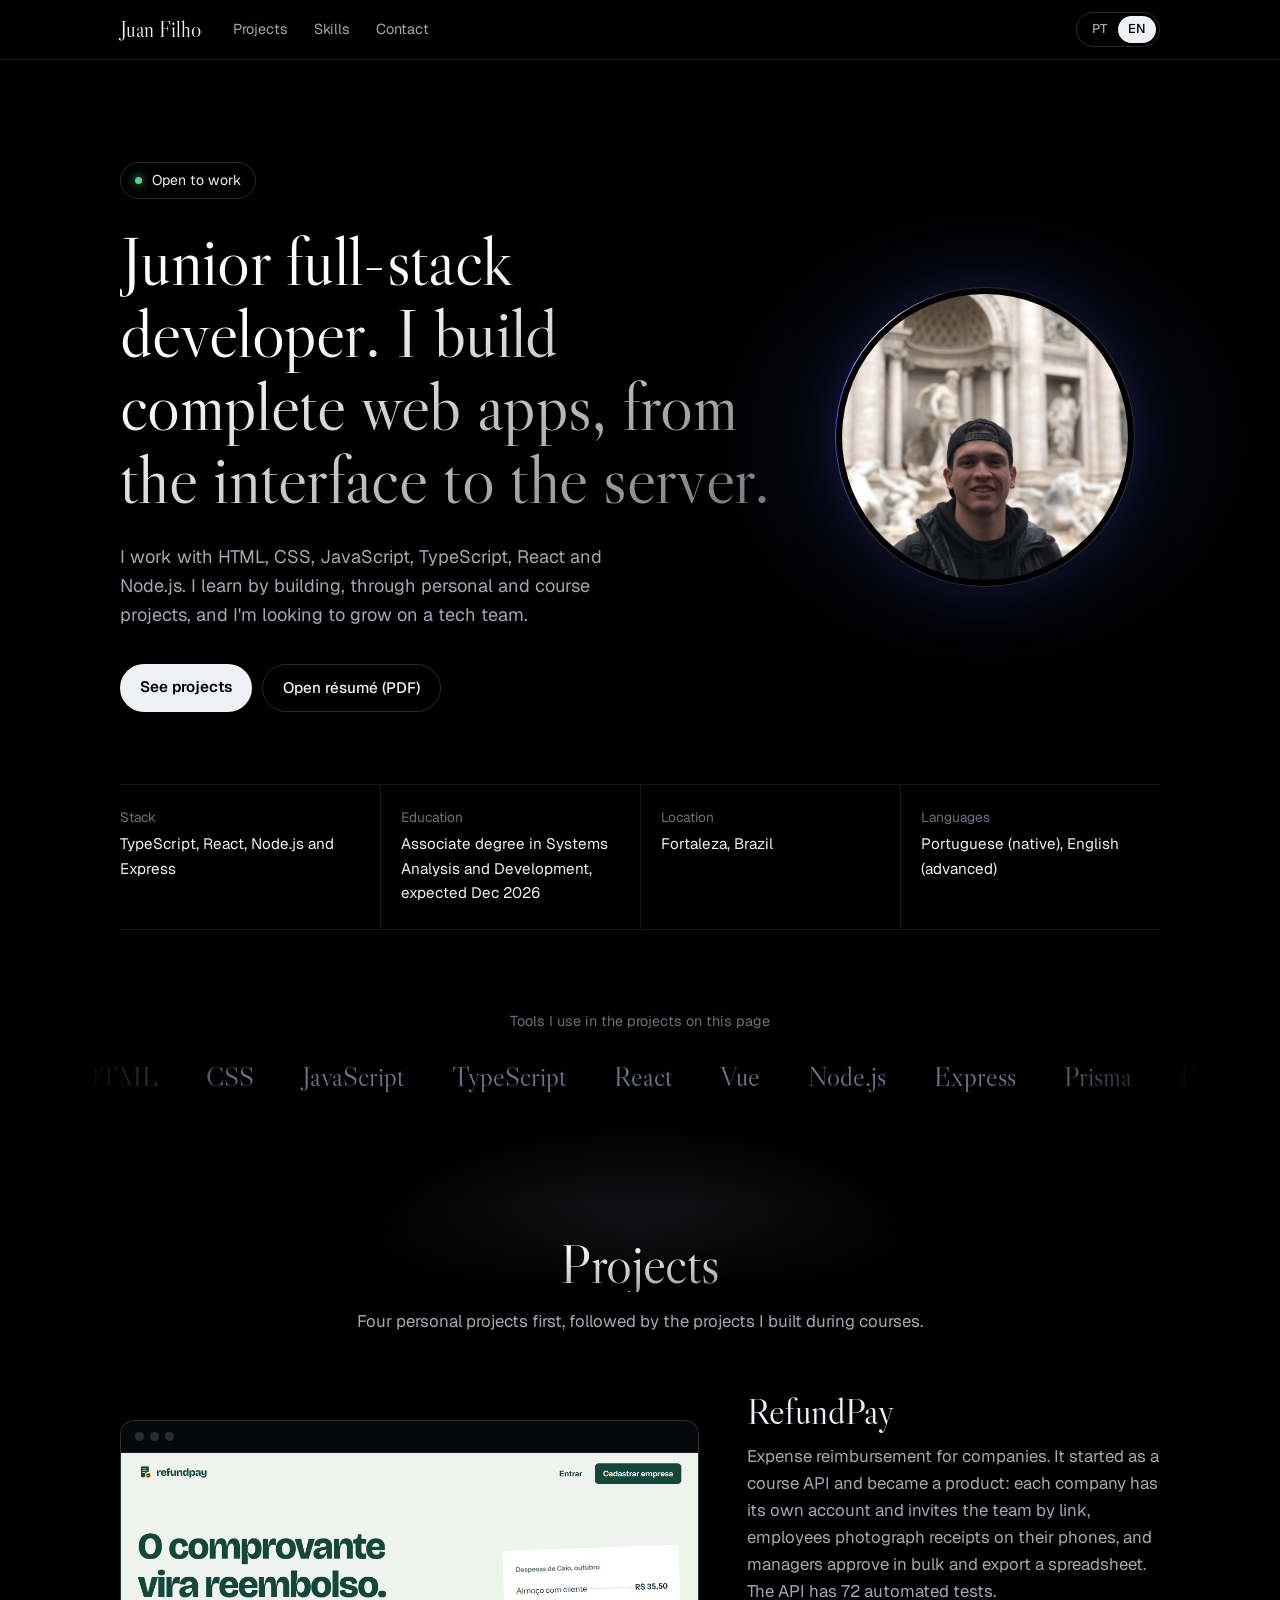
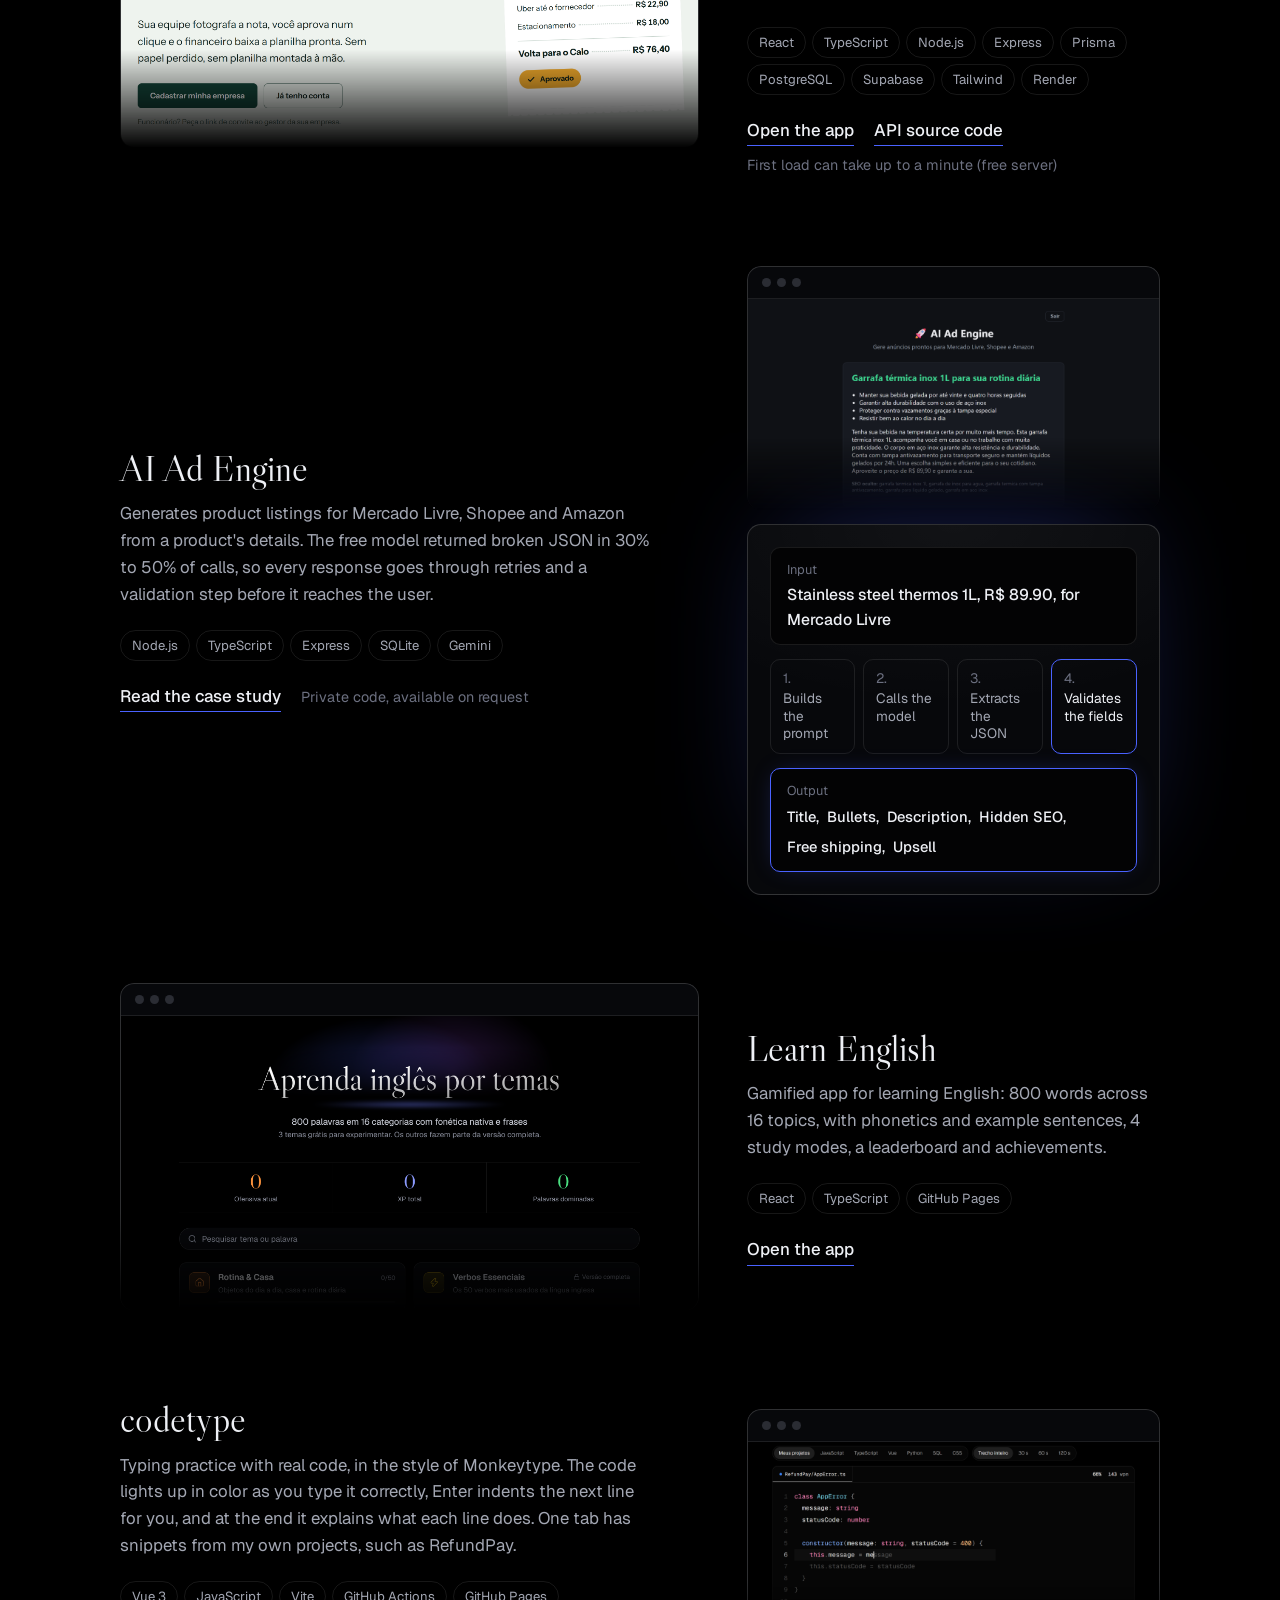
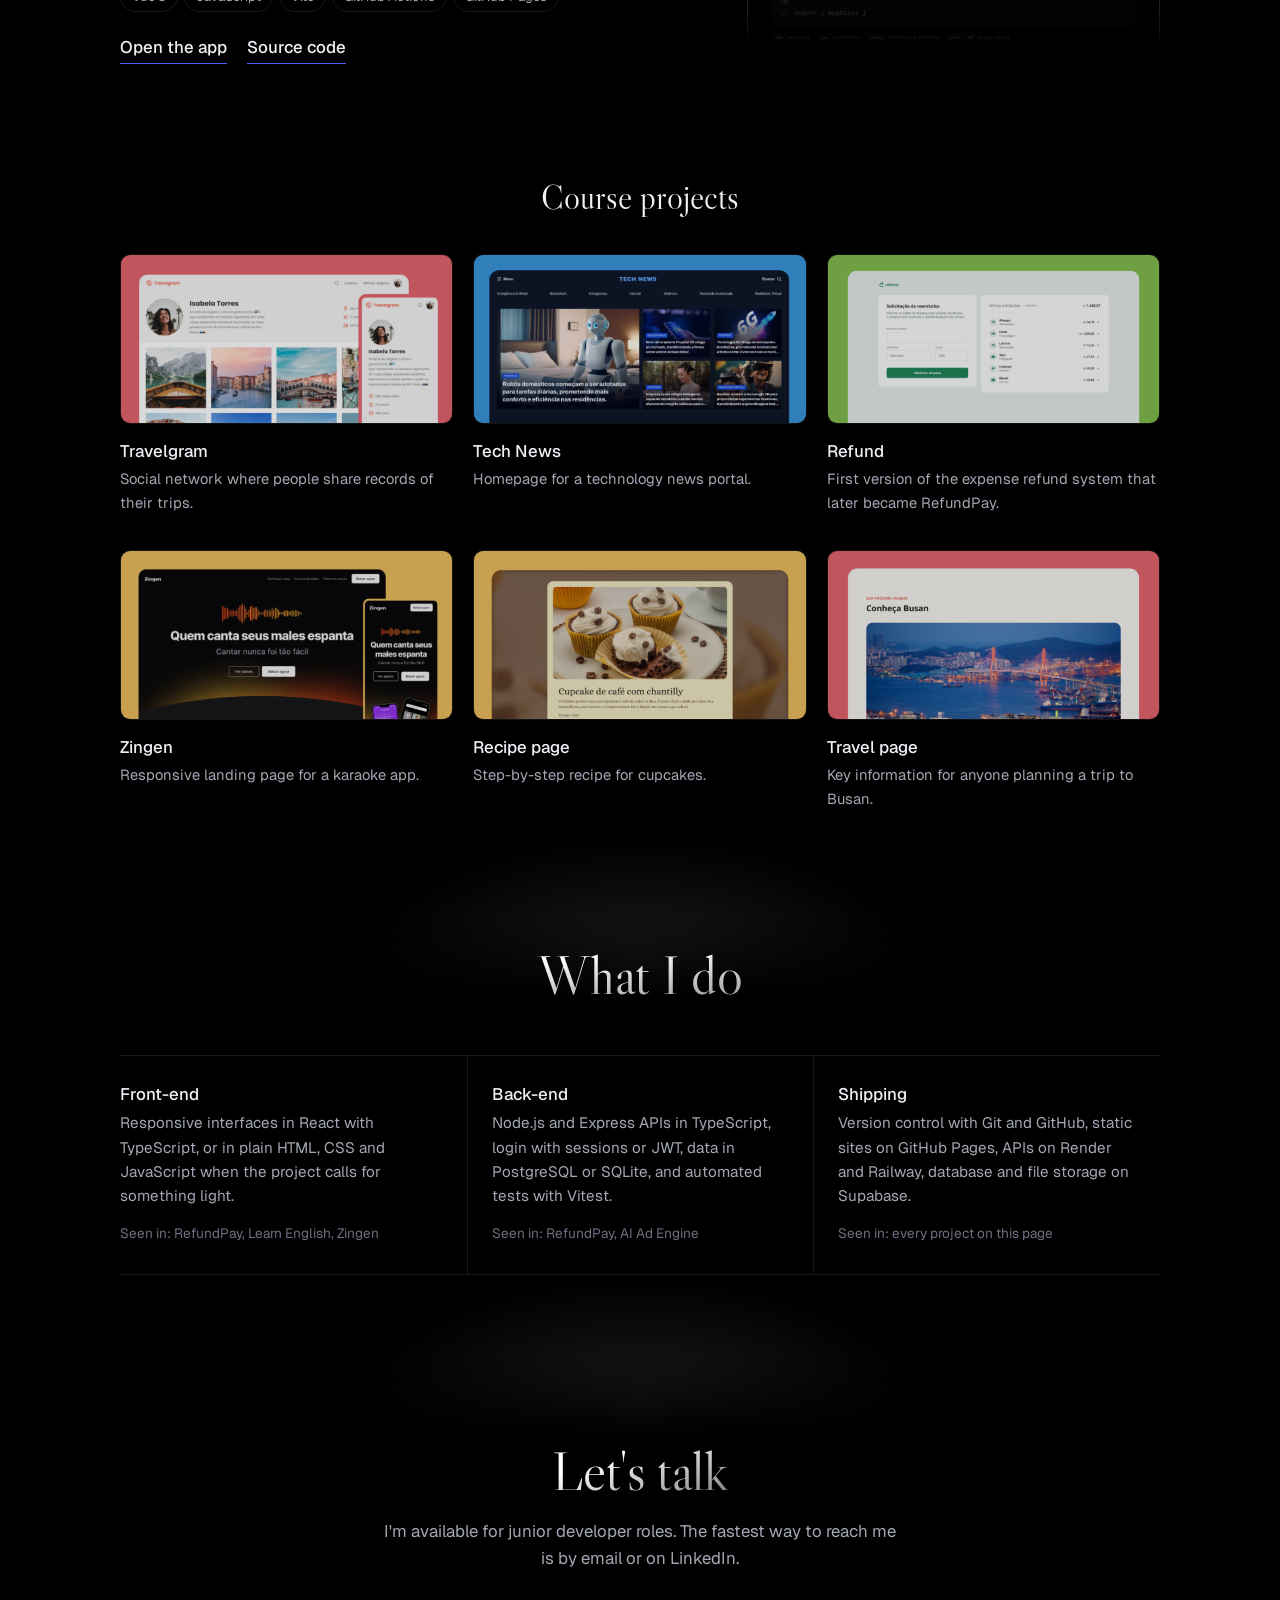
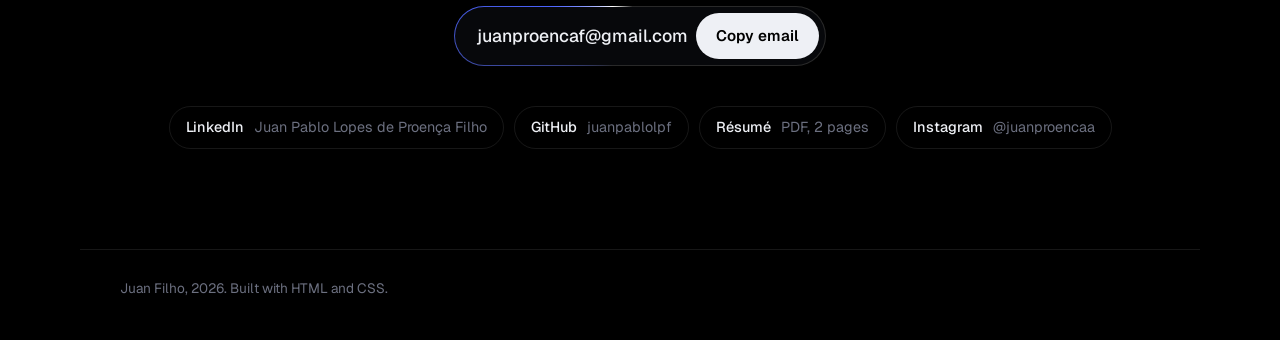
==== commit 1ec6ff7f: "Troca o print do Learn English pelo visual novo Co-Authored-By: Claude Opus 5.5 <noreply@anthropic.c" ====
--- a/index.html
+++ b/index.html
@@ -144,7 +144,7 @@
       <article class="feature">
         <a class="feature-visual browser" href="https://juanpablolpf.github.io/LearnEnglish/">
           <span class="browser-bar" aria-hidden="true"><i></i><i></i><i></i></span>
-          <img src="assets/images/Thumbnail_Project-08.png" alt="Tela inicial do Learn English, com temas de estudo e contadores de ofensiva e XP" data-i18n-attr="alt:le.alt" width="1112" height="568">
+          <img src="assets/images/Thumbnail_Project-08.png" alt="Tela inicial do Learn English, com o título Aprenda inglês por temas, contadores de ofensiva, XP e palavras e os primeiros temas de estudo" data-i18n-attr="alt:le.alt" width="1112" height="568">
         </a>
         <div class="feature-text">
           <h3>Learn English</h3>
@@ -319,7 +319,7 @@
     "ads.text": "Generates product listings for Mercado Livre, Shopee and Amazon from a product's details. The free model returned broken JSON in 30% to 50% of calls, so every response goes through retries and a validation step before it reaches the user.",
     "ads.case": "Read the case study",
     "ads.private": "Private code, available on request",
-    "le.alt": "Learn English home screen, with study topics and streak and XP counters",
+    "le.alt": "Learn English home screen, with the title Aprenda inglês por temas, streak, XP and word counters, and the first study topics",
     "le.text": "Gamified app for learning English: 800 words across 16 topics, with phonetics and example sentences, 4 study modes, a leaderboard and achievements.",
     "le.open": "Open the app",
     "ct.alt": "codetype editor with RefundPay's AppError class typed halfway: what has been typed is in color and the rest is gray",
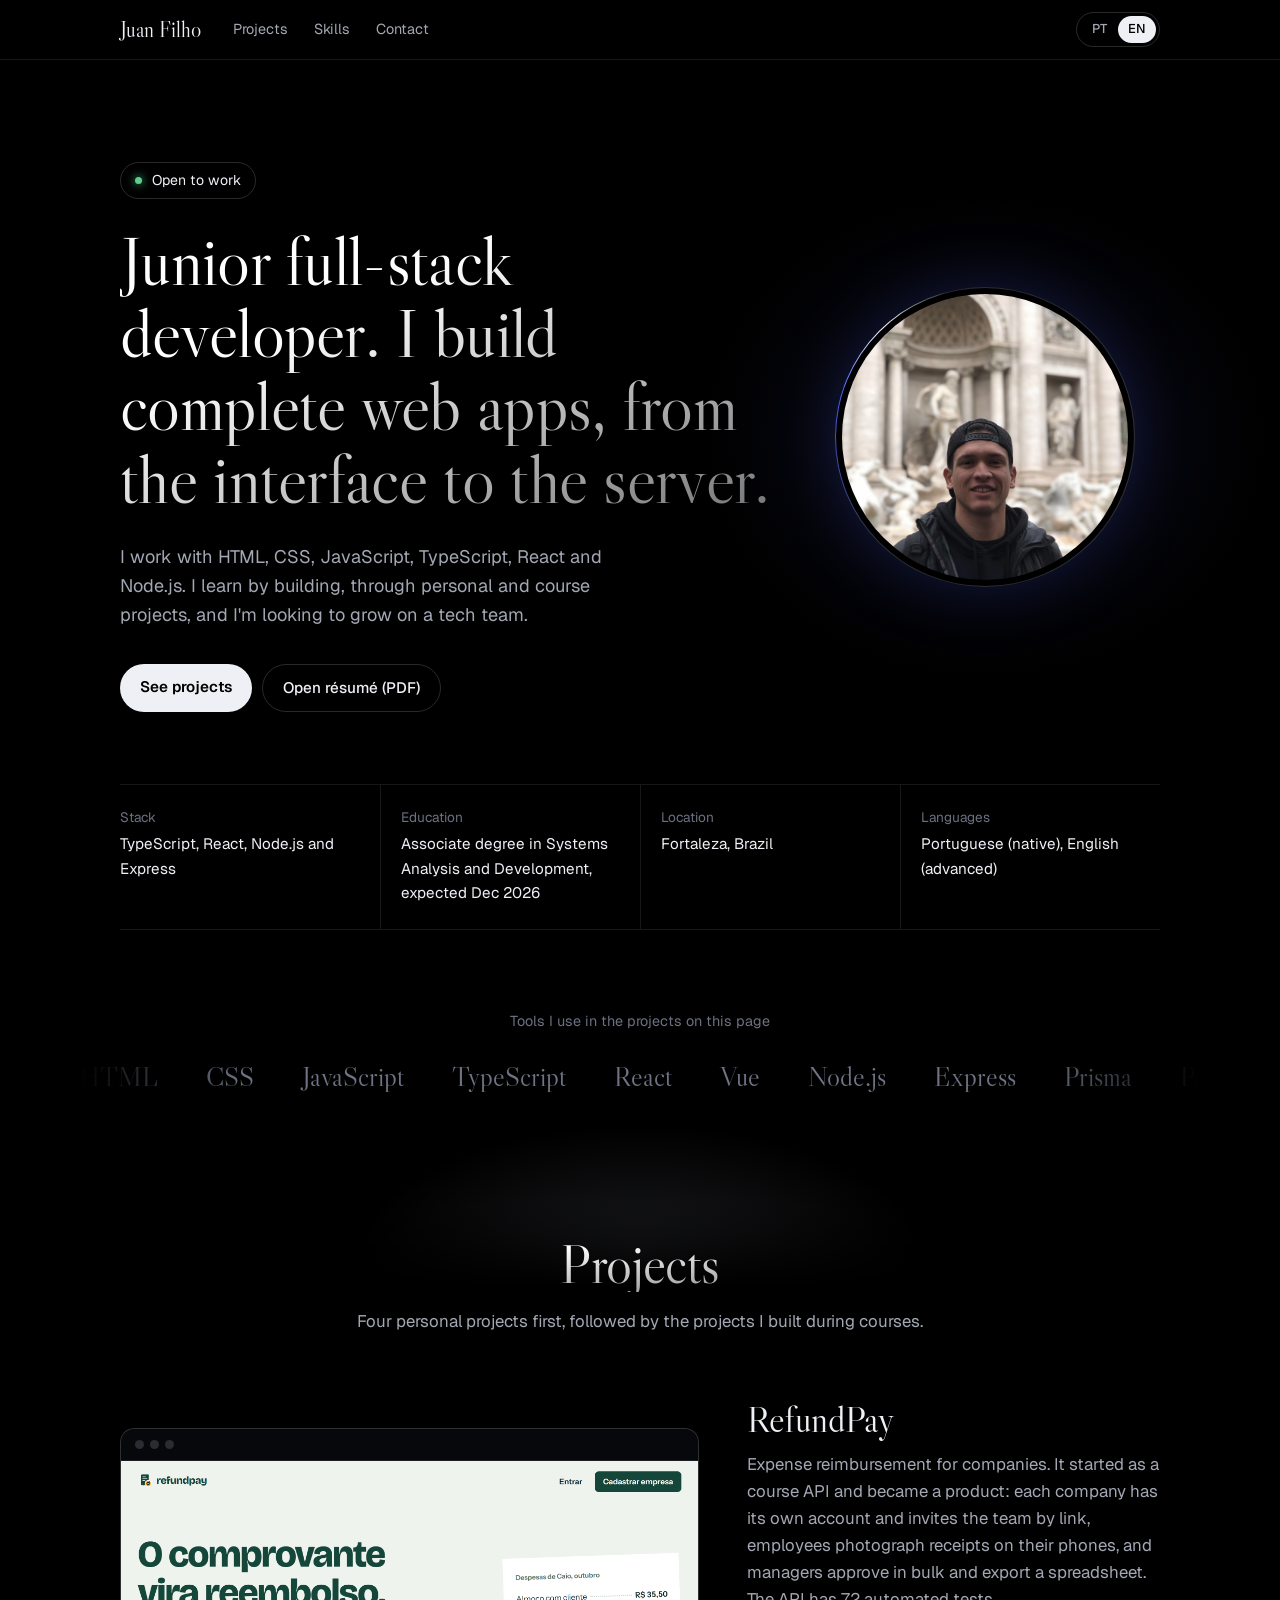
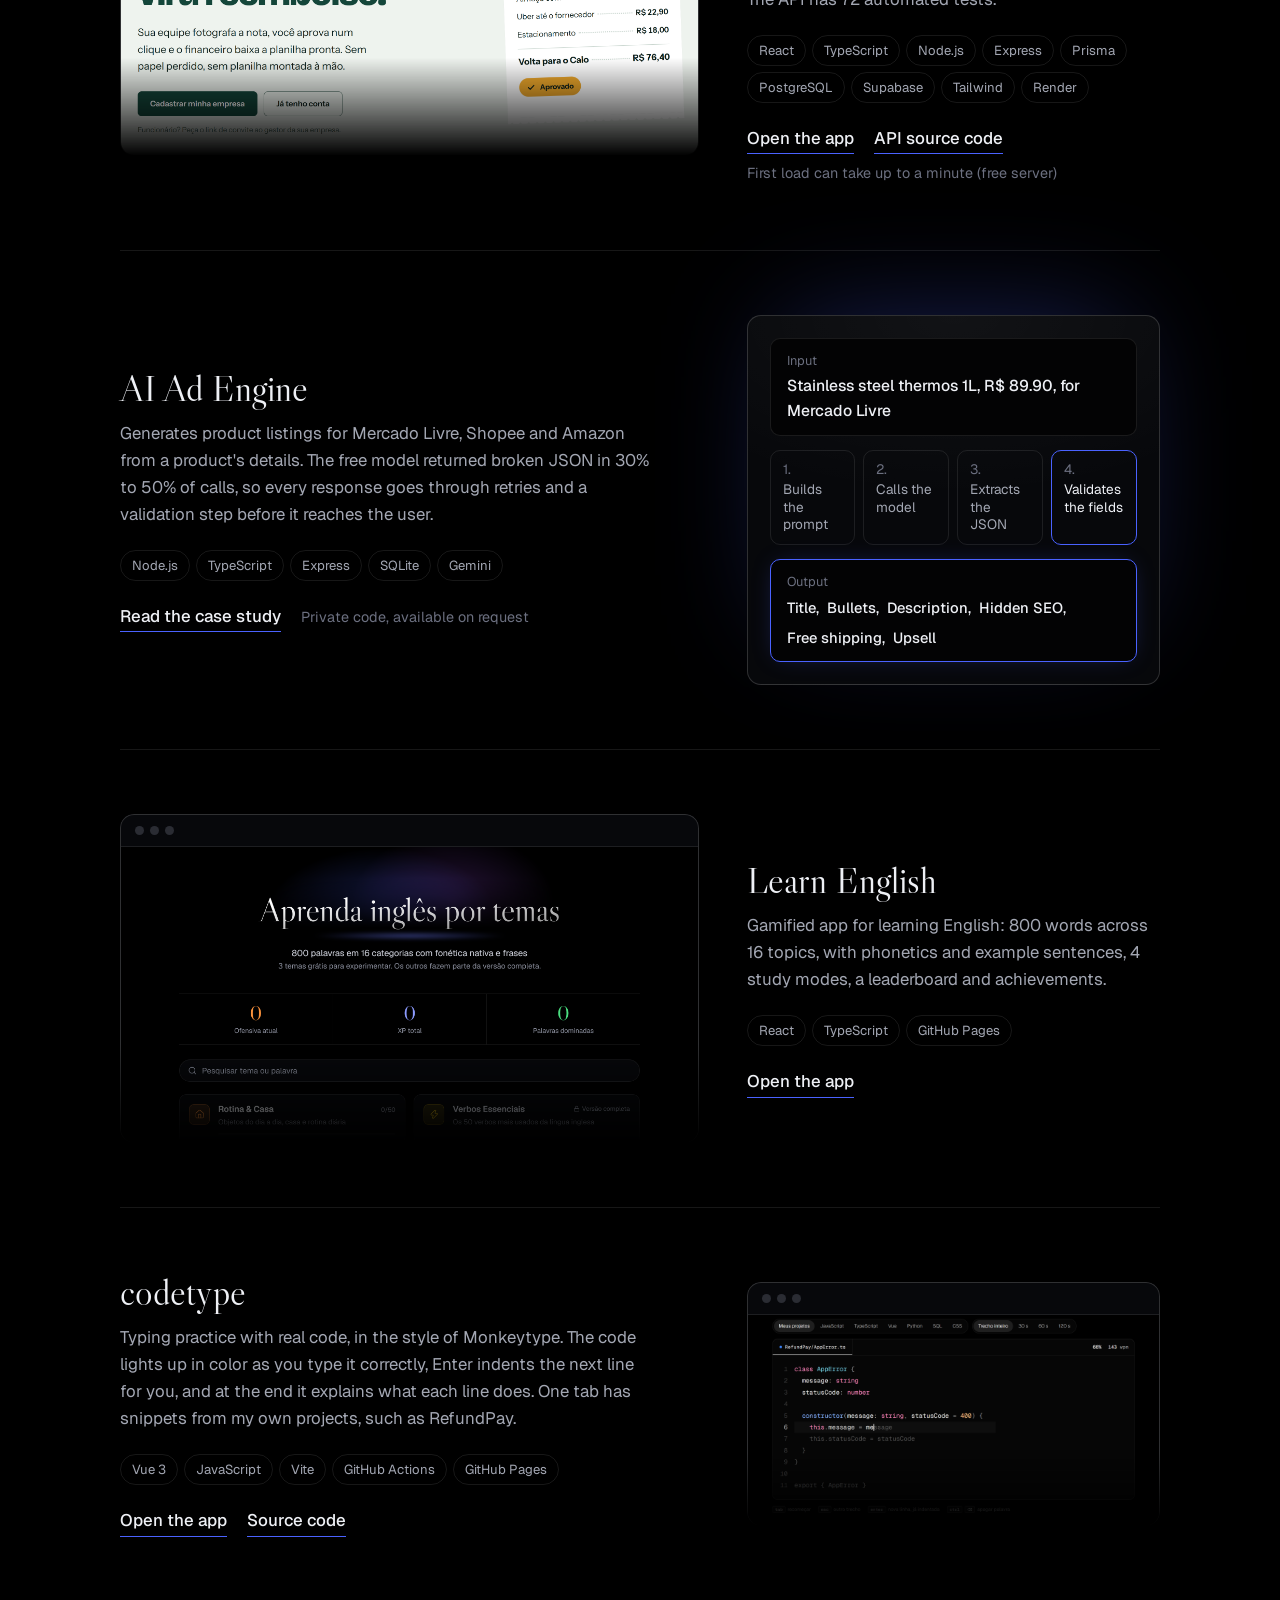
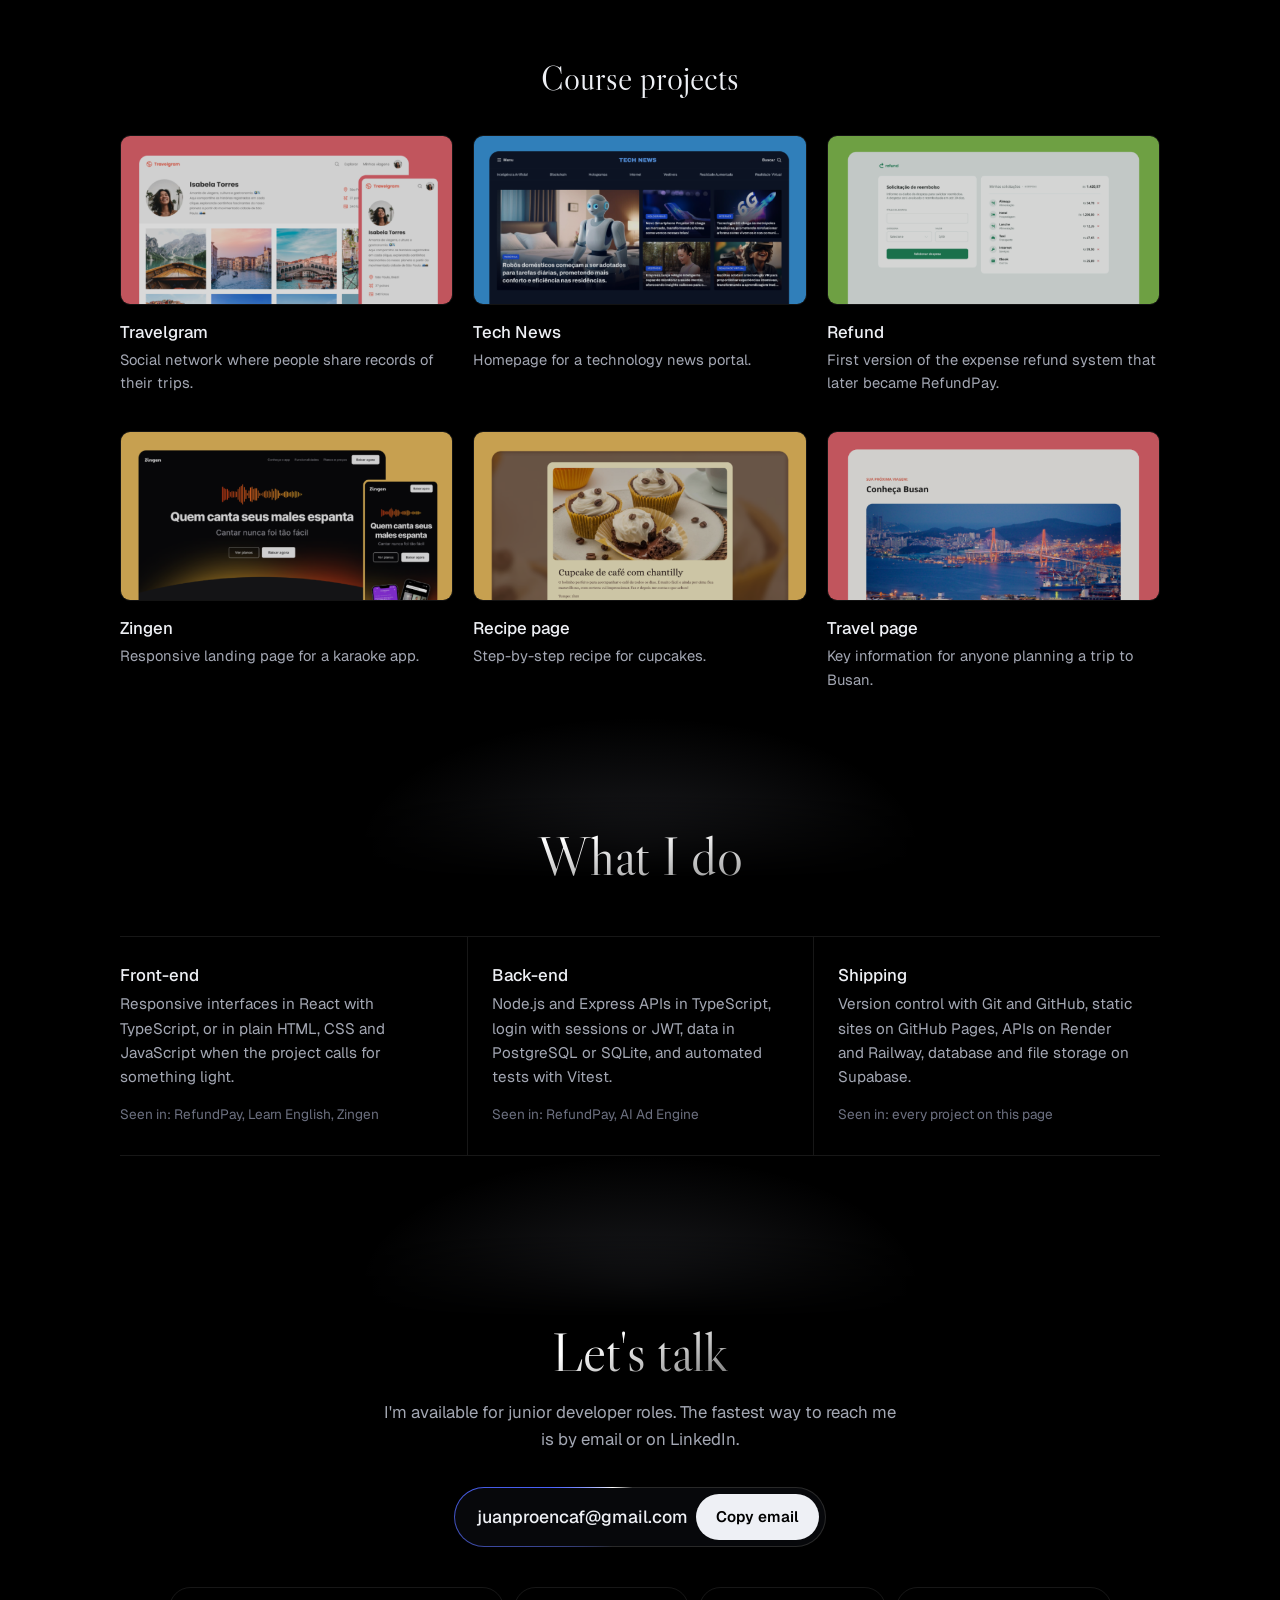
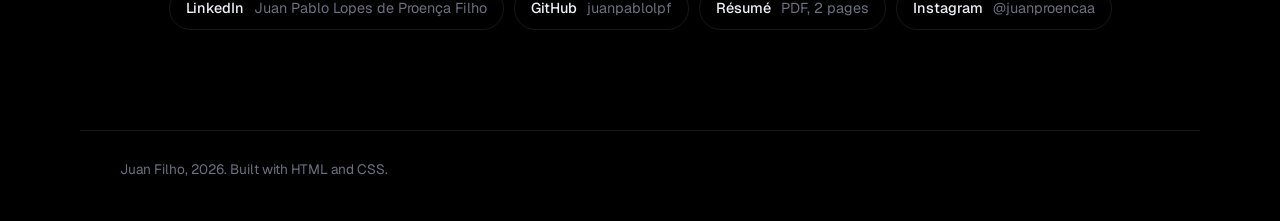
==== commit 57d235c5: "Tira o print do card do AI Ad Engine e separa os projetos em destaque com uma linha Co-Authored-By: " ====
--- a/index.html
+++ b/index.html
@@ -101,29 +101,23 @@
       </article>
 
       <article class="feature">
-        <div class="feature-visuals">
-          <a class="feature-visual browser" href="projetos/ads-engine.html">
-            <span class="browser-bar" aria-hidden="true"><i></i><i></i><i></i></span>
-            <img src="assets/images/Thumbnail_Project-07.png" alt="Anúncio gerado pelo AI Ad Engine para uma garrafa térmica inox de 1 litro no Mercado Livre, com título, bullets, descrição e SEO oculto" data-i18n-attr="alt:ads.alt" width="1112" height="568" loading="lazy">
-          </a>
-          <div class="feature-visual pipeline" aria-hidden="true">
-            <div class="io">
-              <span class="io-label" data-i18n="pipe.in">Entrada</span>
-              <p data-i18n="pipe.inText">Garrafa térmica inox 1L, R$ 89,90, para o Mercado Livre</p>
-            </div>
-            <ol class="flow">
-              <li data-i18n="pipe.s1">Monta o prompt</li>
-              <li data-i18n="pipe.s2">Chama o modelo</li>
-              <li data-i18n="pipe.s3">Extrai o JSON</li>
-              <li class="check" data-i18n="pipe.s4">Valida os campos</li>
-            </ol>
-            <div class="io io-out">
-              <span class="io-label" data-i18n="pipe.out">Saída</span>
-              <ul>
-                <li data-i18n="pipe.o1">Título</li><li>Bullets</li><li data-i18n="pipe.o3">Descrição</li>
-                <li data-i18n="pipe.o4">SEO oculto</li><li data-i18n="pipe.o5">Frete grátis</li><li>Upsell</li>
-              </ul>
-            </div>
+        <div class="feature-visual pipeline" aria-hidden="true">
+          <div class="io">
+            <span class="io-label" data-i18n="pipe.in">Entrada</span>
+            <p data-i18n="pipe.inText">Garrafa térmica inox 1L, R$ 89,90, para o Mercado Livre</p>
+          </div>
+          <ol class="flow">
+            <li data-i18n="pipe.s1">Monta o prompt</li>
+            <li data-i18n="pipe.s2">Chama o modelo</li>
+            <li data-i18n="pipe.s3">Extrai o JSON</li>
+            <li class="check" data-i18n="pipe.s4">Valida os campos</li>
+          </ol>
+          <div class="io io-out">
+            <span class="io-label" data-i18n="pipe.out">Saída</span>
+            <ul>
+              <li data-i18n="pipe.o1">Título</li><li>Bullets</li><li data-i18n="pipe.o3">Descrição</li>
+              <li data-i18n="pipe.o4">SEO oculto</li><li data-i18n="pipe.o5">Frete grátis</li><li>Upsell</li>
+            </ul>
           </div>
         </div>
         <div class="feature-text">
@@ -315,7 +309,6 @@
     "rp.open": "Open the app",
     "rp.code": "API source code",
     "rp.note": "First load can take up to a minute (free server)",
-    "ads.alt": "Listing generated by AI Ad Engine for a 1-liter stainless steel thermos on Mercado Livre, with title, bullets, description and hidden SEO",
     "ads.text": "Generates product listings for Mercado Livre, Shopee and Amazon from a product's details. The free model returned broken JSON in 30% to 50% of calls, so every response goes through retries and a validation step before it reaches the user.",
     "ads.case": "Read the case study",
     "ads.private": "Private code, available on request",
--- a/style/index.css
+++ b/style/index.css
@@ -239,16 +239,14 @@
 /* ---------- Projetos em destaque ---------- */
 
 .feature {
-  margin-top: 56px;
+  padding-block: 64px;
   display: grid;
   grid-template-columns: 7fr 5fr;
   gap: 48px;
   align-items: center;
 }
-.feature + .feature { margin-top: 88px; }
+.feature + .feature { border-top: 1px solid var(--linha); }
 .feature:nth-of-type(even) > :first-child { order: 2; }
-/* Print e diagrama empilhados no mesmo card */
-.feature-visuals { display: grid; gap: 14px; }
 
 .feature-visual {
   display: block;
@@ -306,7 +304,7 @@
 .flow li.check { color: var(--tinta); border-color: var(--cobalto); }
 
 /* Galeria de cursos */
-.sub { margin-top: 112px; text-align: center; font-family: var(--serifa); font-weight: 400; font-size: clamp(1.6rem, 3vw, 2.1rem); }
+.sub { margin-top: 56px; text-align: center; font-family: var(--serifa); font-weight: 400; font-size: clamp(1.6rem, 3vw, 2.1rem); }
 .gallery { margin-top: 36px; display: grid; grid-template-columns: repeat(3, 1fr); gap: 36px 20px; }
 .gallery a { display: grid; gap: 14px; text-decoration: none; }
 .gallery img {
@@ -392,7 +390,7 @@
   .facts { grid-template-columns: 1fr 1fr; }
   .facts div:nth-child(3) { padding-left: 0; border-left: 0; }
   .facts div:nth-child(n + 3) { border-top: 0; }
-  .feature { grid-template-columns: 1fr; gap: 28px; }
+  .feature { grid-template-columns: 1fr; gap: 28px; padding-block: 48px; }
   .feature:nth-of-type(even) > :first-child { order: 0; }
   .gallery { grid-template-columns: 1fr 1fr; }
 }
